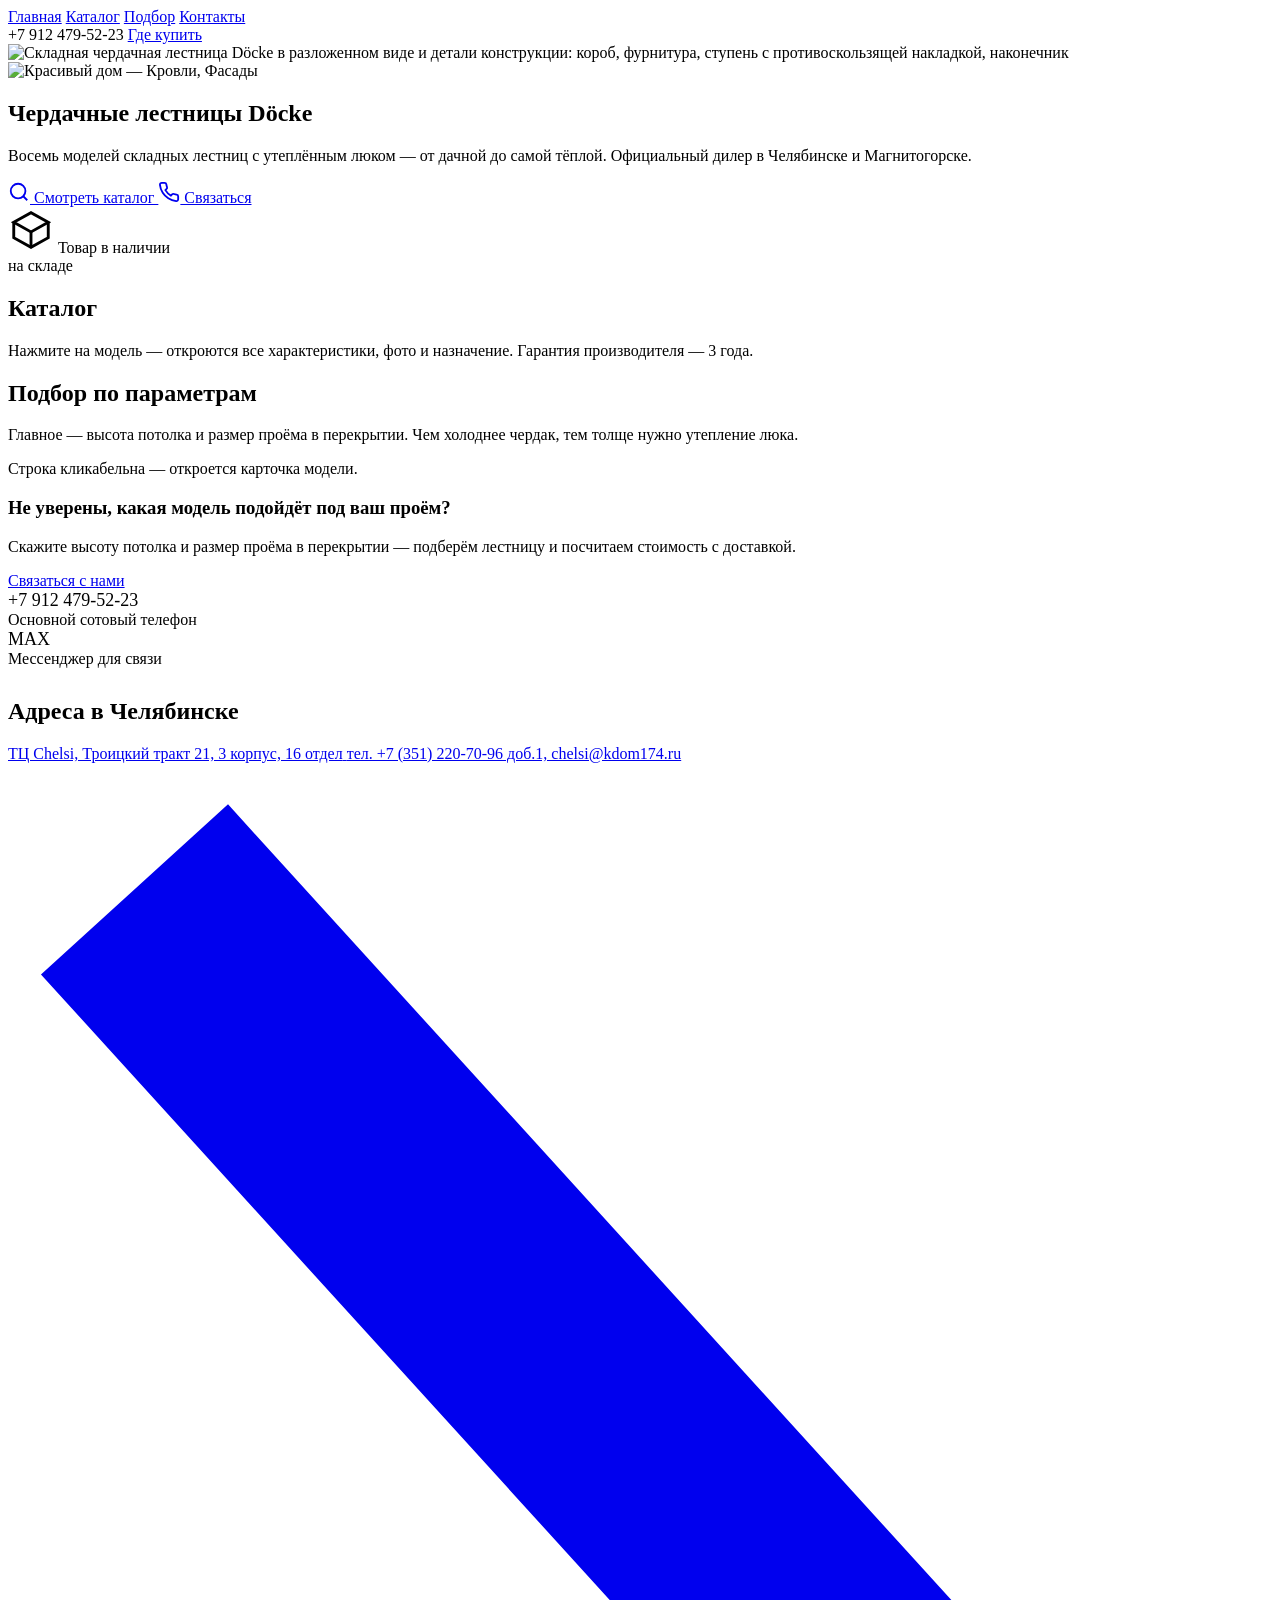
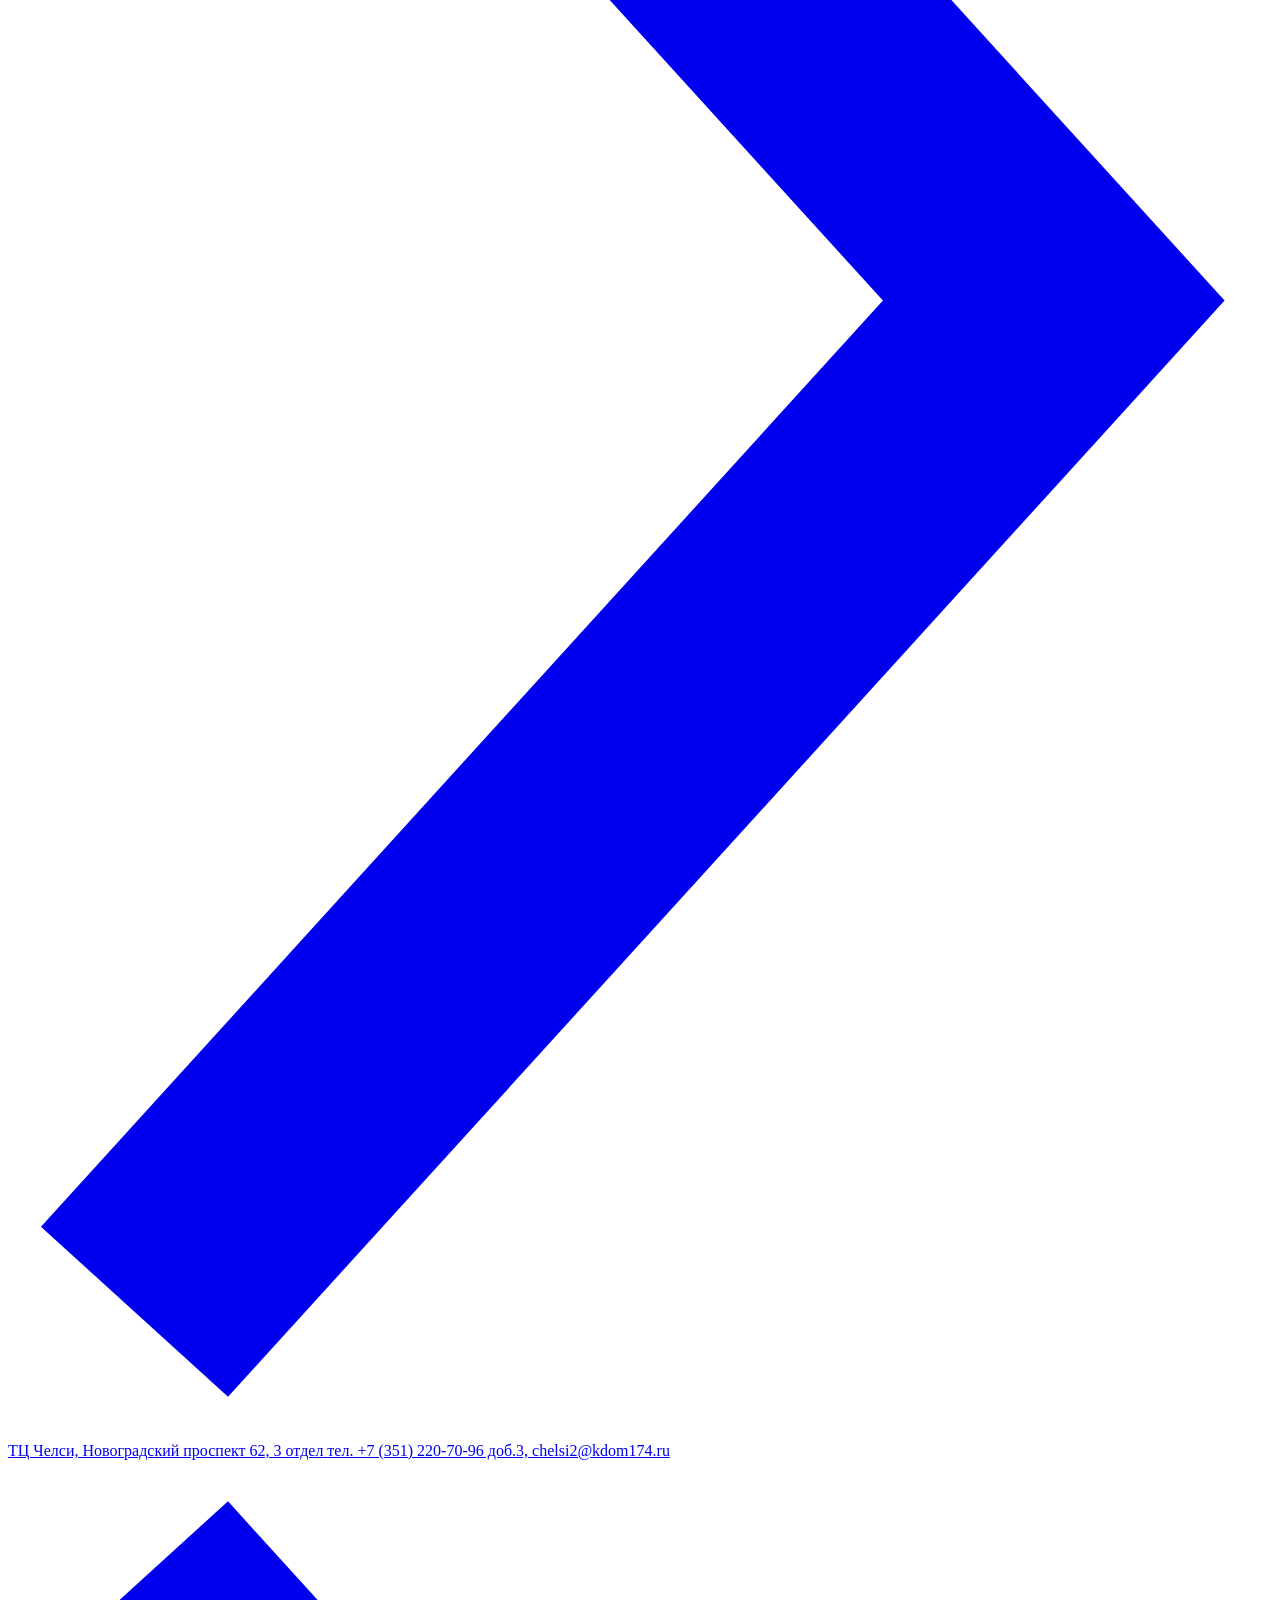
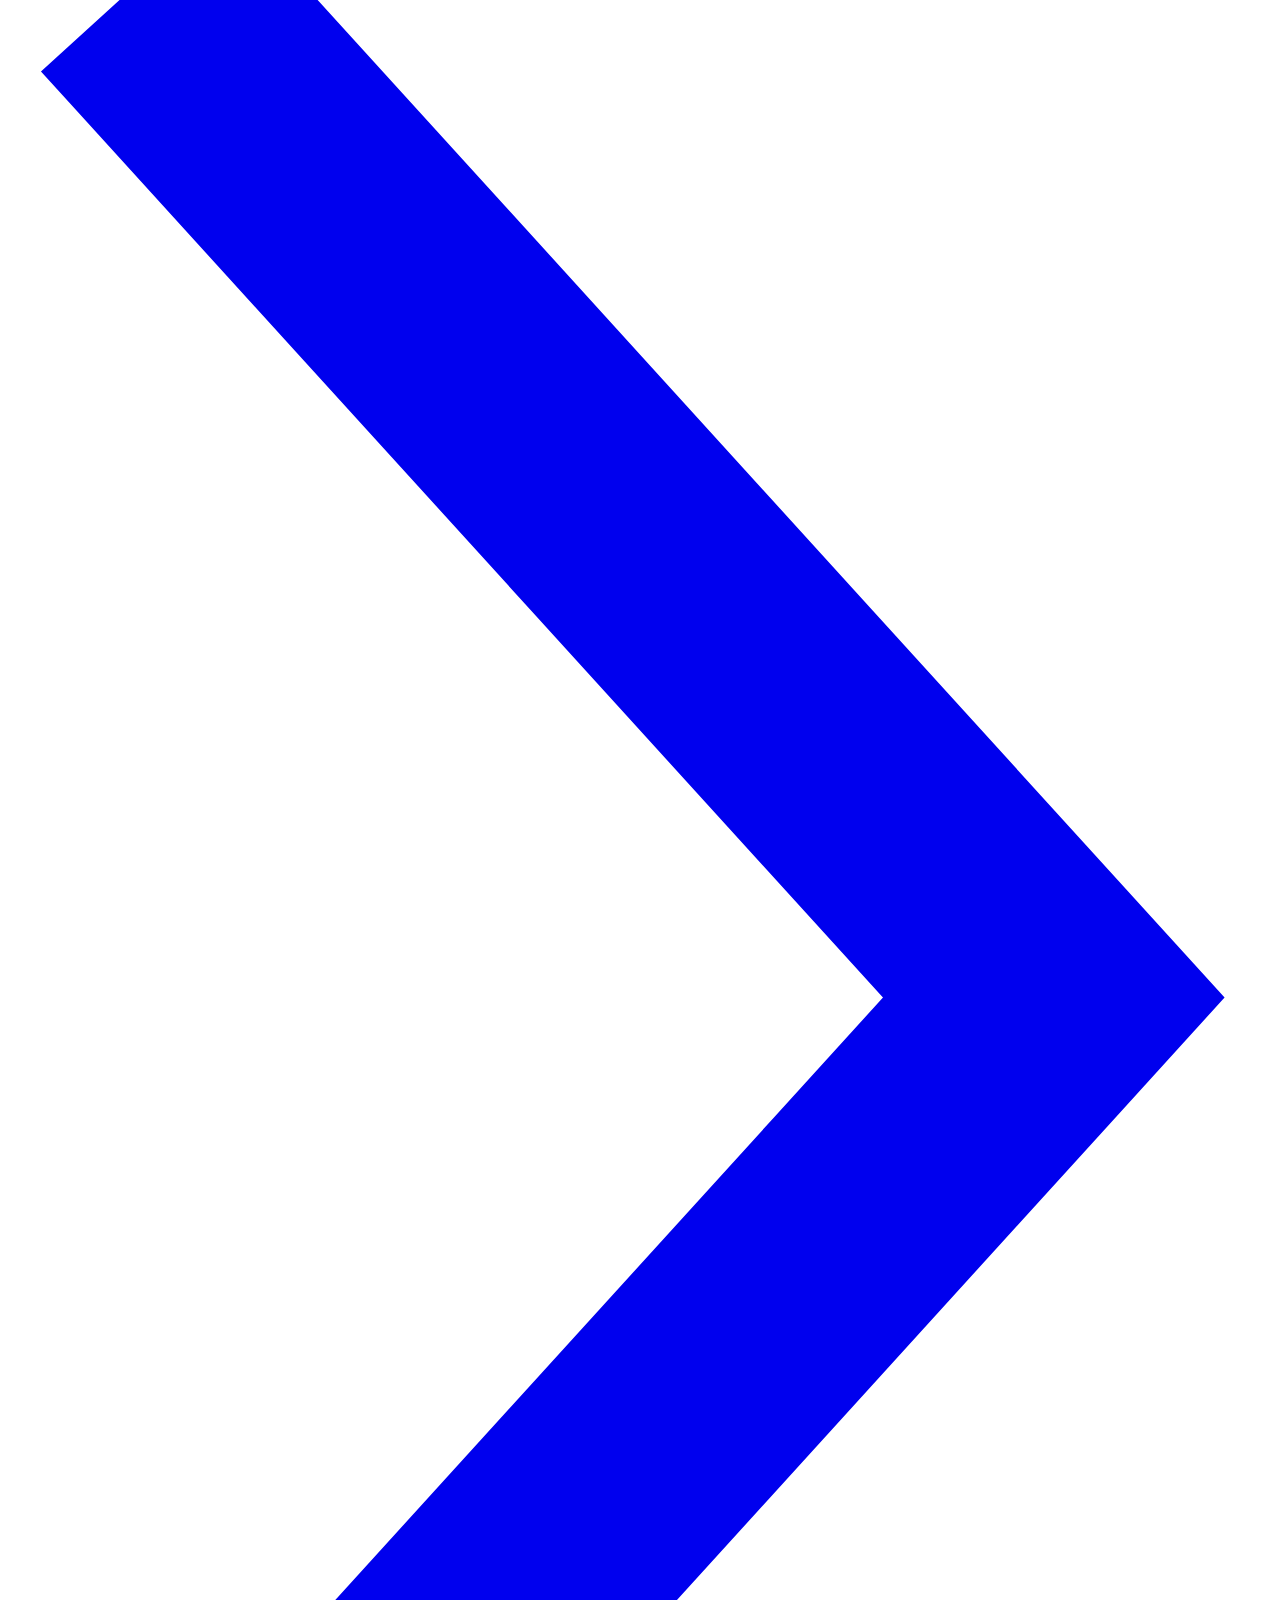
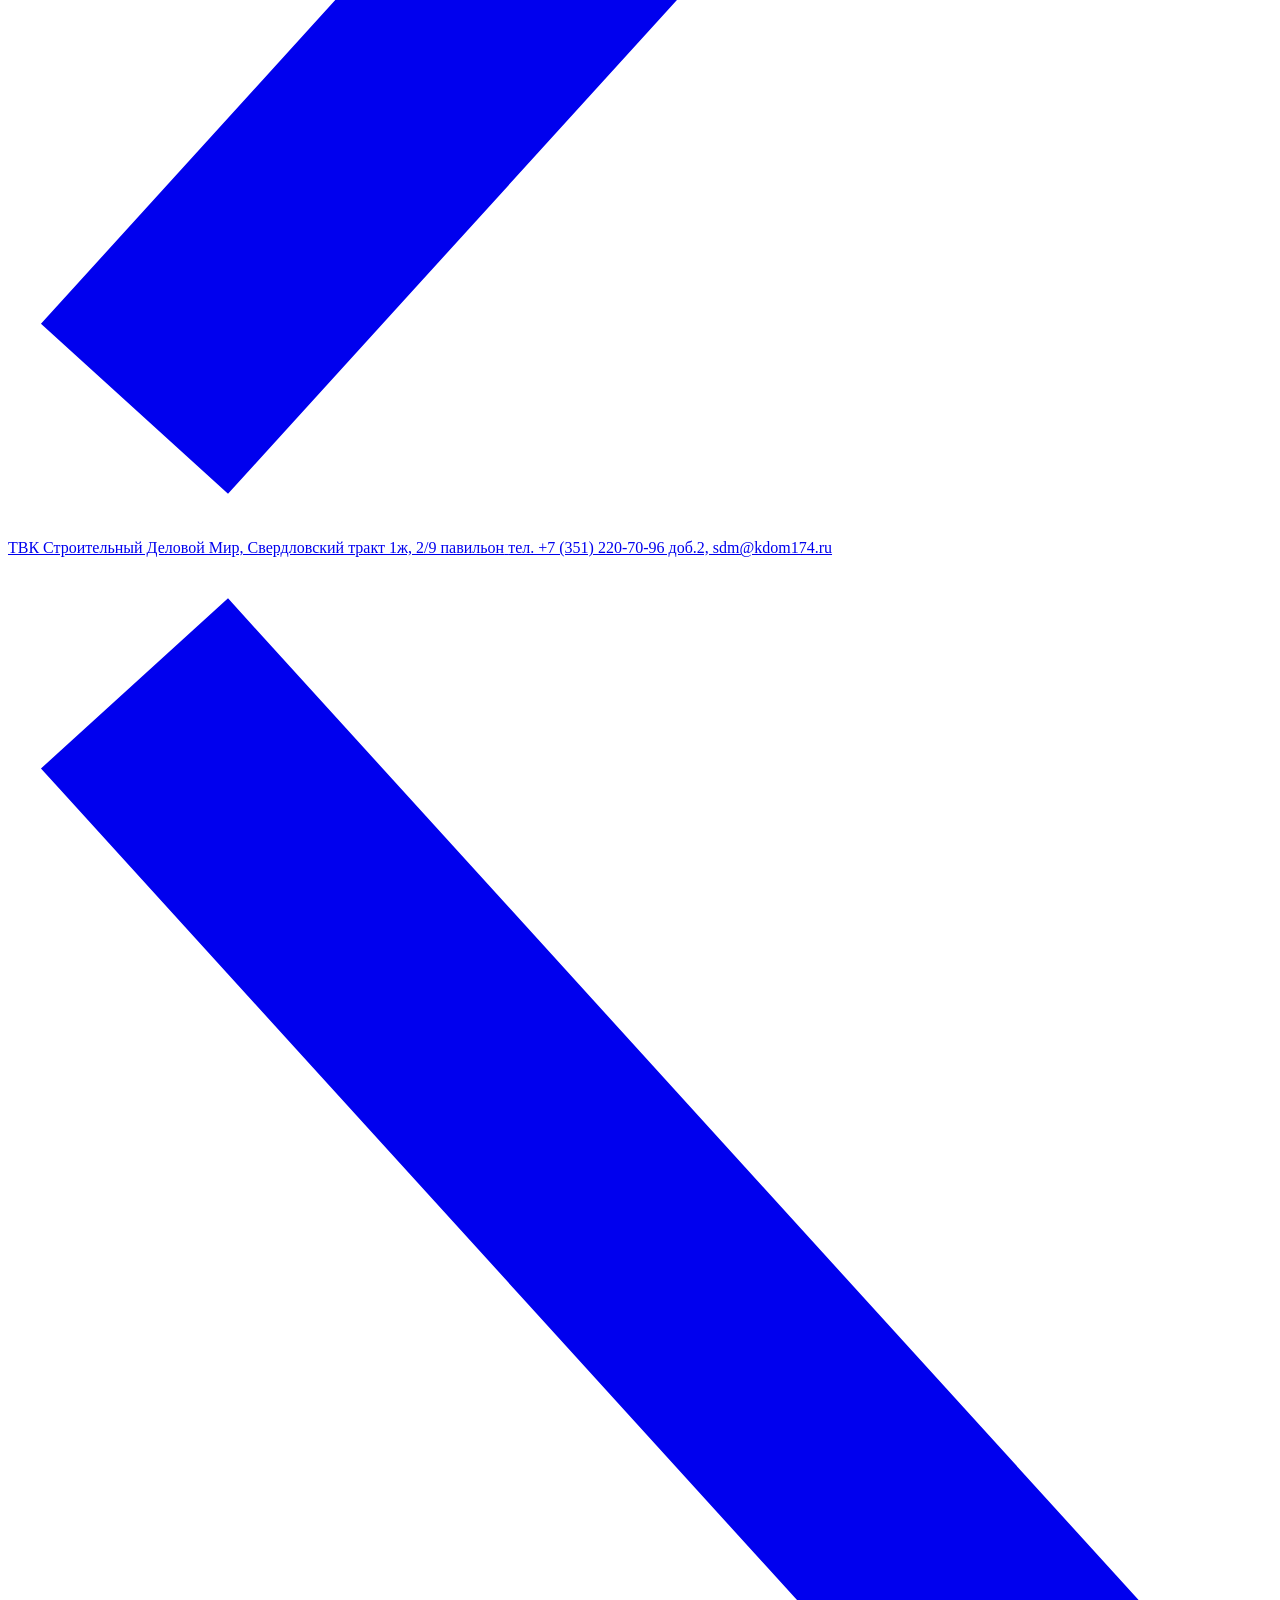
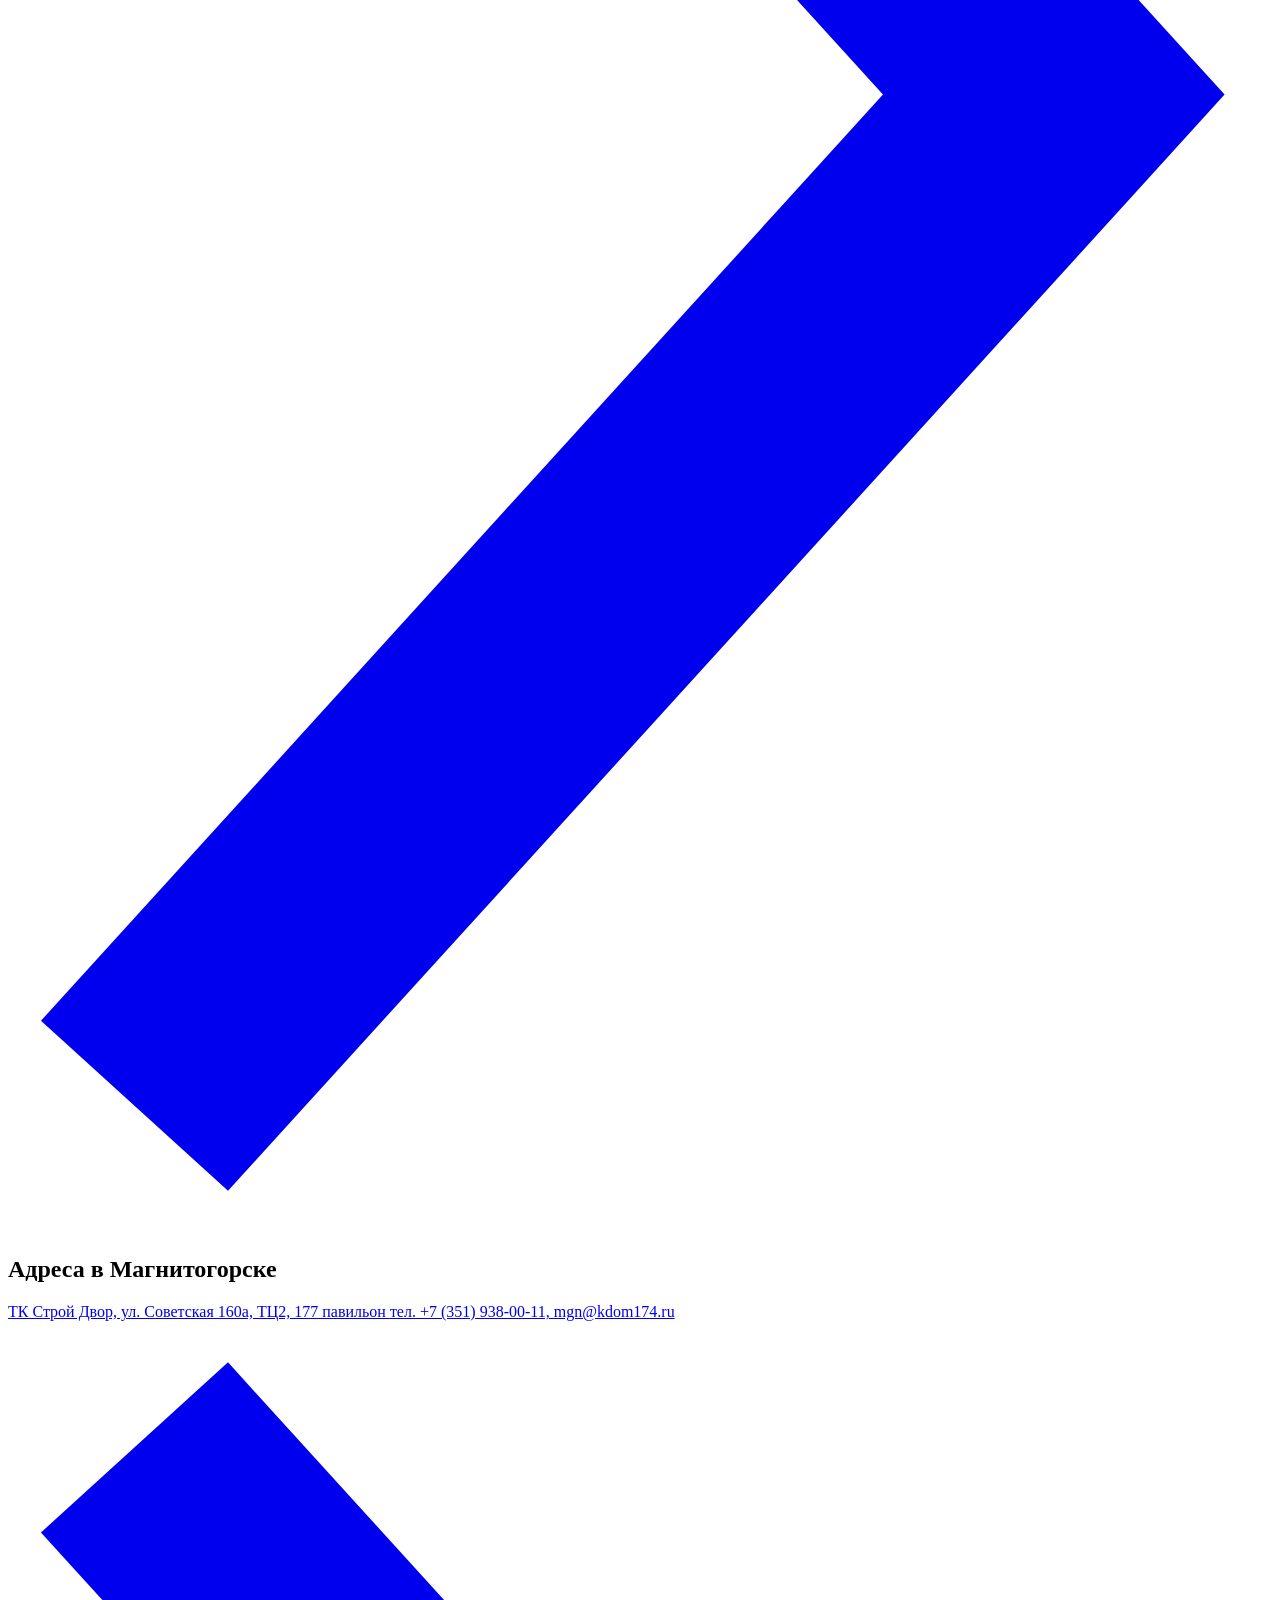
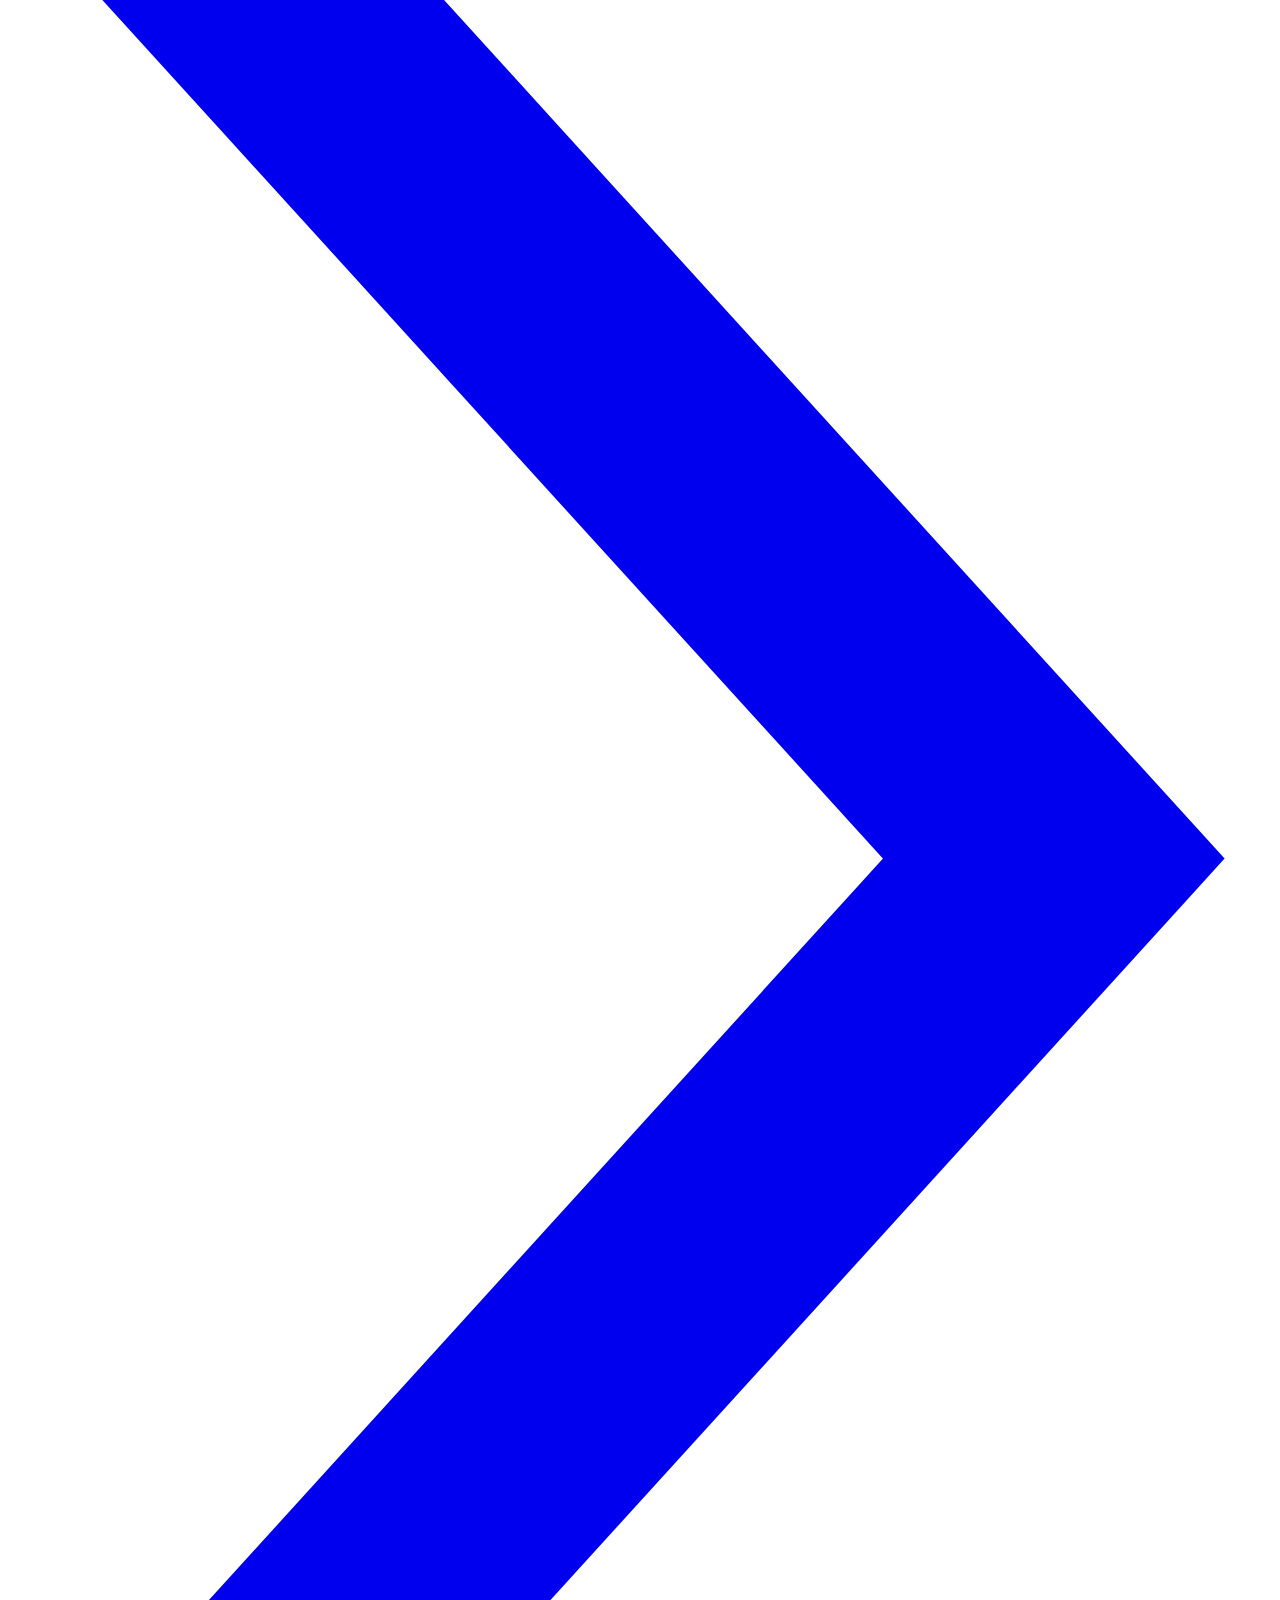
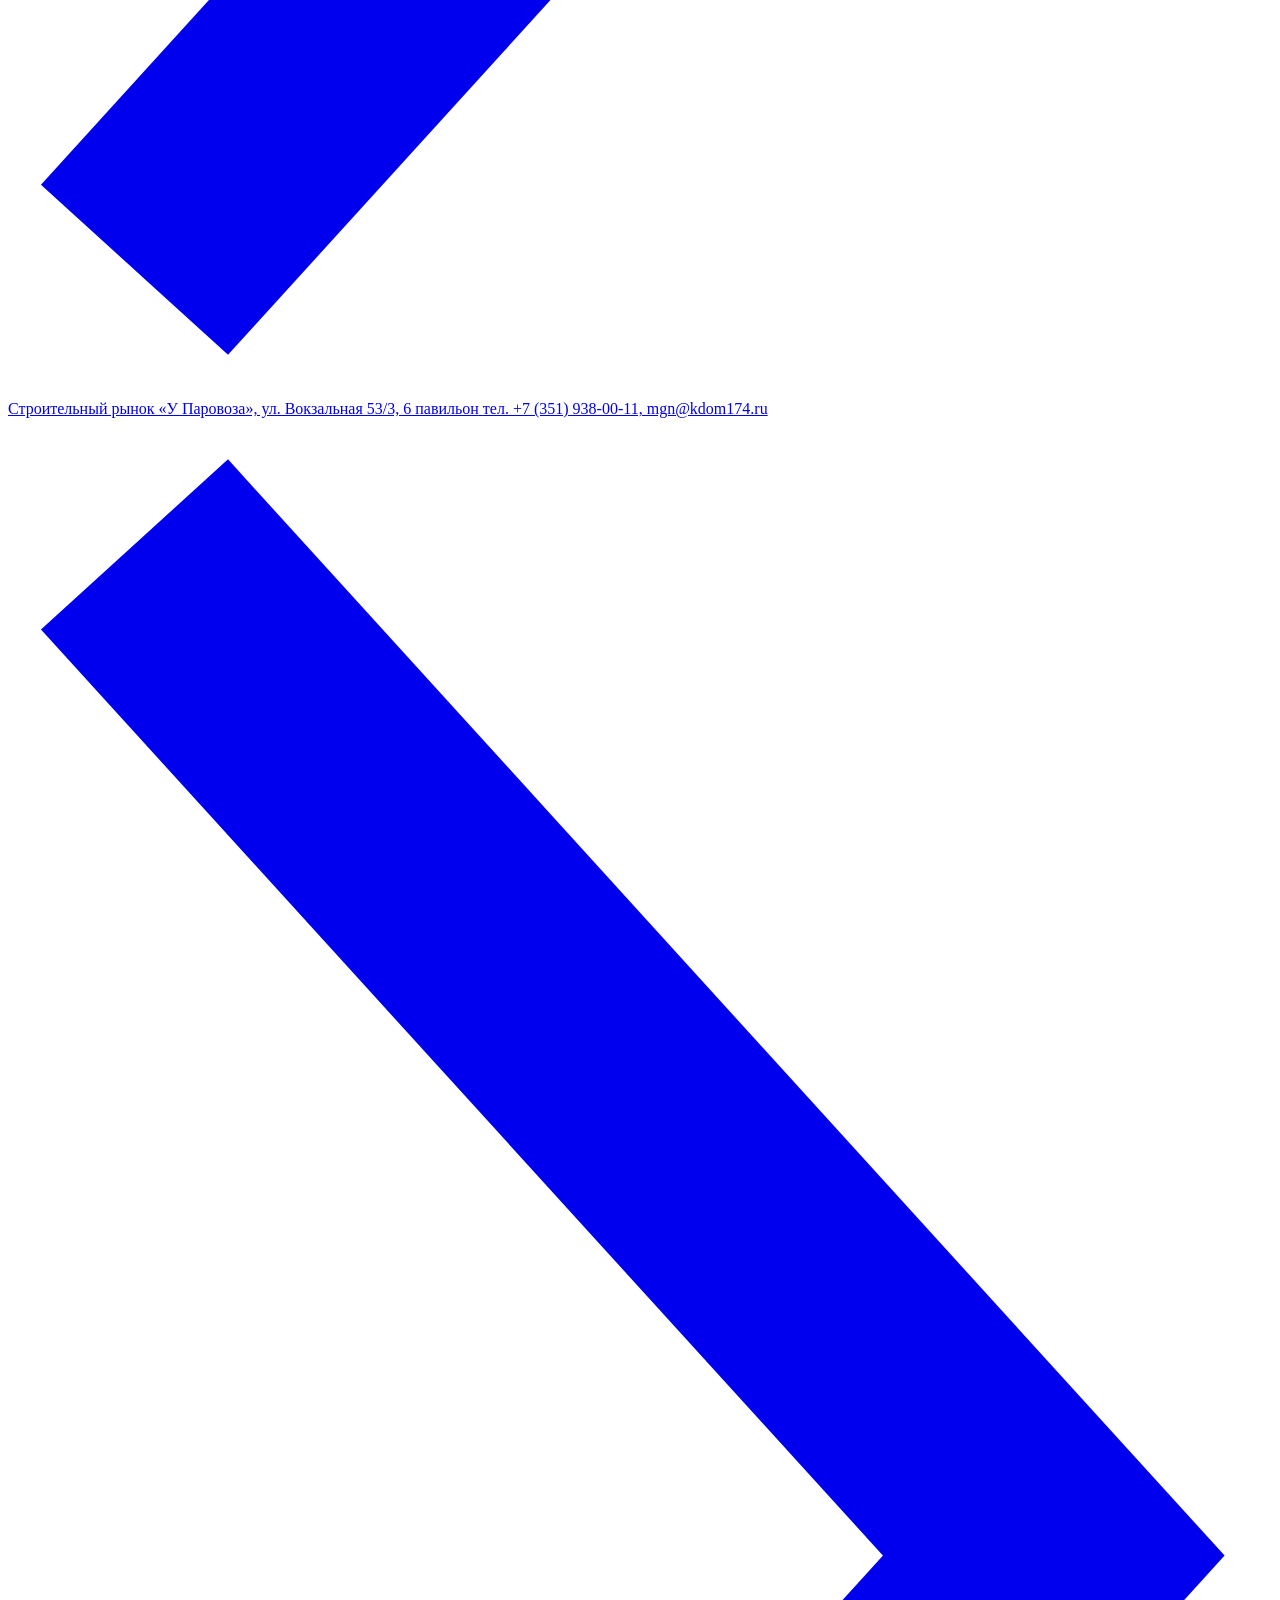
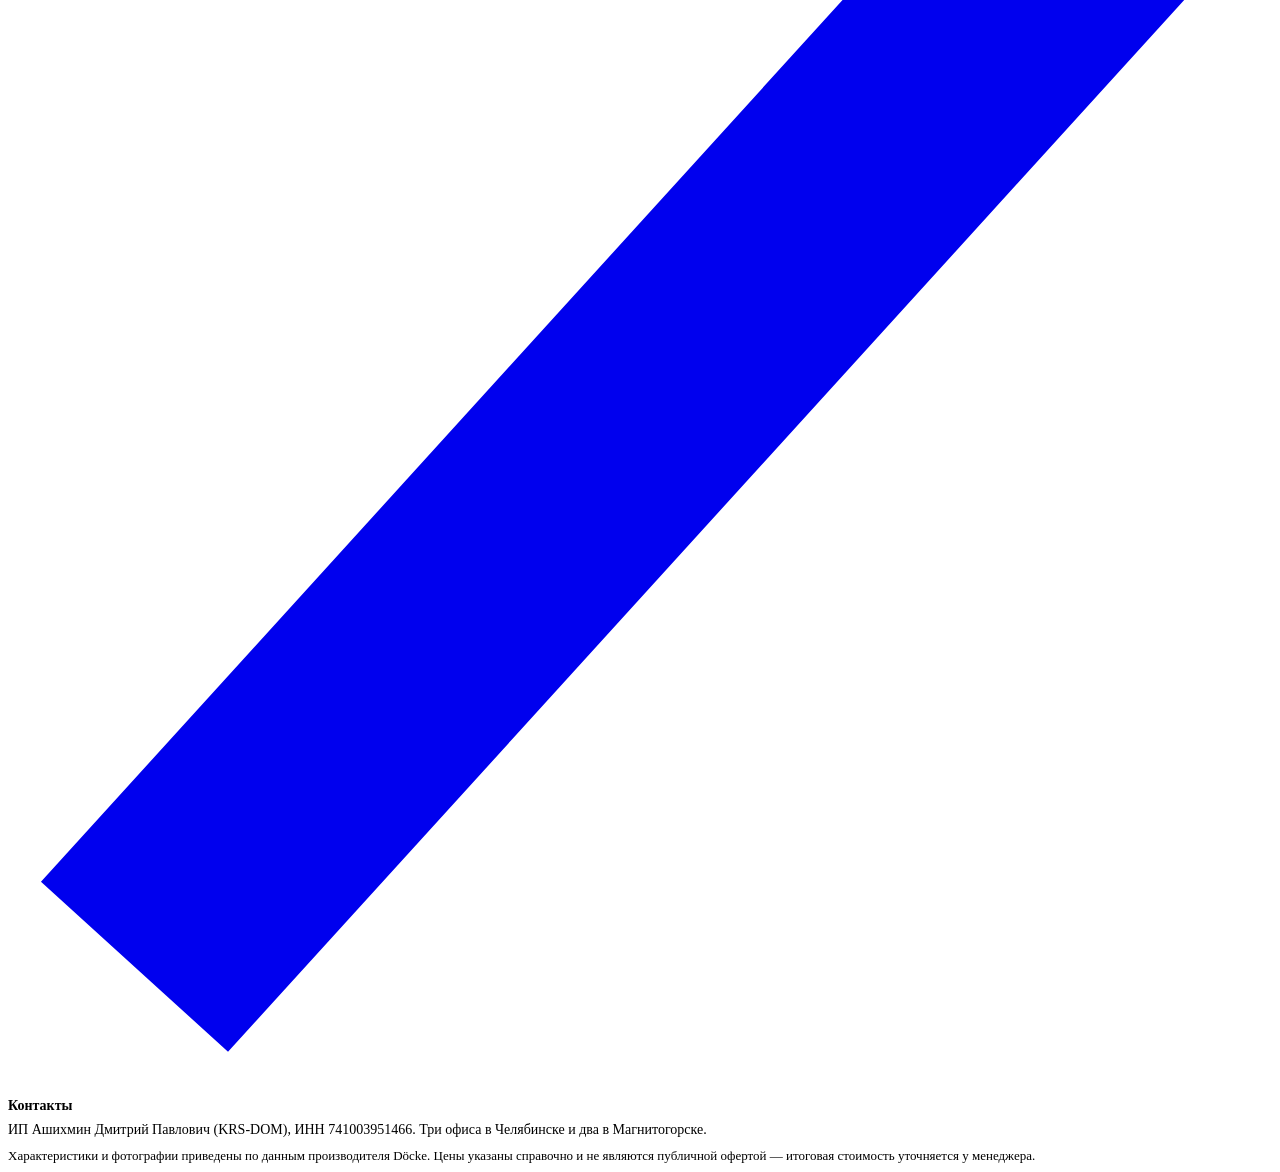
==== index.html @ 127a6def "Add files via upload" ====
<!doctype html>
<html lang="ru">
<head>
<meta charset="UTF-8">
<meta name="viewport" content="width=device-width, initial-scale=1">
<title>Чердачные лестницы Döcke — купить в Челябинске и Магнитогорске | Красивый дом</title>
<meta name="description" content="Официальный дилер Döcke в Челябинске и Магнитогорске. Складные чердачные лестницы Дача, Стандарт, Стандарт Термо, Стандарт Металл, Премиум, Премиум Термо, Премиум Термо Лонг и Люкс: размеры проёма, утепление люка, нагрузка, цены. Поручни и наконечники.">
<link rel="preconnect" href="https://fonts.googleapis.com">
<link href="https://fonts.googleapis.com/css2?family=Noto+Sans:wght@400;500;700;800&subset=cyrillic&display=swap" rel="stylesheet">
<link rel="stylesheet" href="assets/style.css?v=4">
</head>
<body>

<header class="site-header">
  <div class="container header-inner">
    <nav class="main-nav">
      <a href="#top">Главная</a>
      <a href="#catalog">Каталог</a>
      <a href="#pick">Подбор</a>
      <a href="#contacts">Контакты</a>
    </nav>
    <div class="header-contacts">
      <span class="header-phone">+7 912 479-52-23</span>
      <a href="#contacts" class="btn">Где купить</a>
    </div>
  </div>
</header>

<section class="hero-v2 hero-compact" id="top">
  <img class="hero-v2-bg" src="assets/images/hero/hero-glavnaya.jpg" alt="Складная чердачная лестница Döcke в разложенном виде и детали конструкции: короб, фурнитура, ступень с противоскользящей накладкой, наконечник">
  <div class="hero-v2-logo">
    <img src="assets/images/logo-krasiviydom-white.png" alt="Красивый дом — Кровли, Фасады">
  </div>
  <div class="container hero-v2-inner">
    <div class="hero-v2-text">
      <h1>Чердачные лестницы <span class="accent">Döcke</span></h1>
      <div class="hero-v2-rule"></div>
      <p>Восемь моделей складных лестниц с утеплённым люком — от дачной до самой тёплой. Официальный дилер в Челябинске и Магнитогорске.</p>
    </div>

    <div class="hero-v2-bottom">
      <div class="hero-v2-actions">
        <a href="#catalog" class="btn">
          <svg width="22" height="22" viewBox="0 0 24 24" fill="none" stroke="currentColor" stroke-width="2"><circle cx="11" cy="11" r="8"/><path d="m21 21-4.35-4.35"/></svg>
          Смотреть каталог
        </a>
        <a href="#contacts" class="btn-outline">
          <svg width="22" height="22" viewBox="0 0 24 24" fill="none" stroke="currentColor" stroke-width="2"><path d="M22 16.92v3a2 2 0 0 1-2.18 2 19.79 19.79 0 0 1-8.63-3.07 19.5 19.5 0 0 1-6-6 19.79 19.79 0 0 1-3.07-8.67A2 2 0 0 1 4.11 2h3a2 2 0 0 1 2 1.72c.127.96.362 1.903.7 2.81a2 2 0 0 1-.45 2.11L8.09 9.91a16 16 0 0 0 6 6l1.27-1.27a2 2 0 0 1 2.11-.45c.907.338 1.85.573 2.81.7A2 2 0 0 1 22 16.92Z"/></svg>
          Связаться
        </a>
      </div>
      <div class="hero-v2-stock">
        <svg width="46" height="46" viewBox="0 0 24 24" fill="none" stroke="currentColor" stroke-width="1.5"><path d="M21 8 12 3 3 8l9 5 9-5Z"/><path d="M3 8v8l9 5 9-5V8"/><path d="M12 13v8"/></svg>
        <span>Товар в наличии<br>на складе</span>
      </div>
    </div>
  </div>
</section>

<section id="catalog">
  <div class="container">
    <h2 class="section-title">Каталог</h2>
    <p class="section-sub">Нажмите на модель — откроются все характеристики, фото и назначение. Гарантия производителя — 3 года.</p>
    <div id="catalog-grid"></div>
  </div>
</section>

<section class="alt" id="pick">
  <div class="container">
    <h2 class="section-title">Подбор по параметрам</h2>
    <p class="section-sub">Главное — высота потолка и размер проёма в перекрытии. Чем холоднее чердак, тем толще нужно утепление люка.</p>
    <div class="table-scroll" id="pick-table"></div>
    <p class="table-note">Строка кликабельна — откроется карточка модели.</p>
  </div>
</section>

<section>
  <div class="container">
    <div class="cta-band">
      <div>
        <h3>Не уверены, какая модель подойдёт под ваш проём?</h3>
        <p>Скажите высоту потолка и размер проёма в перекрытии — подберём лестницу и посчитаем стоимость с доставкой.</p>
      </div>
      <a href="#contacts" class="btn">Связаться с нами</a>
    </div>
  </div>
</section>

<section class="addr-section" id="contacts">
  <div class="container">
    <div class="spec-grid" style="grid-template-columns: repeat(auto-fit, minmax(240px,1fr)); margin-bottom:30px">
      <div class="spec-item">
        <div class="val" style="font-size:18px">+7 912 479-52-23</div>
        <div class="lbl">Основной сотовый телефон</div>
      </div>
      <div class="spec-item">
        <div class="val" style="font-size:18px">MAX</div>
        <div class="lbl">Мессенджер для связи</div>
      </div>
    </div>

    <h2 class="addr-heading">Адреса в Челябинске</h2>
    <div class="addr-list">
      <a class="addr-btn" href="https://yandex.ru/maps/-/CPV6jSyN" target="_blank" rel="noopener">
        <span class="addr-btn-text">
          <span class="addr-btn-title">ТЦ Chelsi, Троицкий тракт 21, 3 корпус, 16 отдел</span>
          <span class="addr-btn-descr">тел. +7 (351) 220-70-96 доб.1, chelsi@kdom174.ru</span>
        </span>
        <span class="addr-btn-arrow"><svg viewBox="0 0 10 18" fill="none" xmlns="http://www.w3.org/2000/svg"><path d="M1.00071 1L8.27344 9L1.00071 17" stroke="currentColor" stroke-width="2"/></svg></span>
      </a>
      <a class="addr-btn" href="https://yandex.ru/maps/-/CPV6jDYJ" target="_blank" rel="noopener">
        <span class="addr-btn-text">
          <span class="addr-btn-title">ТЦ Челси, Новоградский проспект 62, 3 отдел</span>
          <span class="addr-btn-descr">тел. +7 (351) 220-70-96 доб.3, chelsi2@kdom174.ru</span>
        </span>
        <span class="addr-btn-arrow"><svg viewBox="0 0 10 18" fill="none" xmlns="http://www.w3.org/2000/svg"><path d="M1.00071 1L8.27344 9L1.00071 17" stroke="currentColor" stroke-width="2"/></svg></span>
      </a>
      <a class="addr-btn" href="https://yandex.ru/maps/-/CPV6jP55" target="_blank" rel="noopener">
        <span class="addr-btn-text">
          <span class="addr-btn-title">ТВК Строительный Деловой Мир, Свердловский тракт 1ж, 2/9 павильон</span>
          <span class="addr-btn-descr">тел. +7 (351) 220-70-96 доб.2, sdm@kdom174.ru</span>
        </span>
        <span class="addr-btn-arrow"><svg viewBox="0 0 10 18" fill="none" xmlns="http://www.w3.org/2000/svg"><path d="M1.00071 1L8.27344 9L1.00071 17" stroke="currentColor" stroke-width="2"/></svg></span>
      </a>
    </div>
    <h2 class="addr-heading">Адреса в Магнитогорске</h2>
    <div class="addr-list">
      <a class="addr-btn" href="https://yandex.ru/maps/-/CPV6fX35" target="_blank" rel="noopener">
        <span class="addr-btn-text">
          <span class="addr-btn-title">ТК Строй Двор, ул. Советская 160а, ТЦ2, 177 павильон</span>
          <span class="addr-btn-descr">тел. +7 (351) 938-00-11, mgn@kdom174.ru</span>
        </span>
        <span class="addr-btn-arrow"><svg viewBox="0 0 10 18" fill="none" xmlns="http://www.w3.org/2000/svg"><path d="M1.00071 1L8.27344 9L1.00071 17" stroke="currentColor" stroke-width="2"/></svg></span>
      </a>
      <a class="addr-btn" href="https://yandex.ru/maps/-/CPV6f85S" target="_blank" rel="noopener">
        <span class="addr-btn-text">
          <span class="addr-btn-title">Строительный рынок «У Паровоза», ул. Вокзальная 53/3, 6 павильон</span>
          <span class="addr-btn-descr">тел. +7 (351) 938-00-11, mgn@kdom174.ru</span>
        </span>
        <span class="addr-btn-arrow"><svg viewBox="0 0 10 18" fill="none" xmlns="http://www.w3.org/2000/svg"><path d="M1.00071 1L8.27344 9L1.00071 17" stroke="currentColor" stroke-width="2"/></svg></span>
      </a>
    </div>
  </div>
</section>

<footer class="site-footer">
  <div class="container">
    <h4 style="margin:0 0 8px;color:var(--gold);font-size:14px">Контакты</h4>
    <p style="margin:0;color:var(--muted);font-size:14px">ИП Ашихмин Дмитрий Павлович (KRS-DOM), ИНН 741003951466. Три офиса в Челябинске и два в Магнитогорске.</p>
    <p style="margin:10px 0 0;color:var(--muted-2);font-size:13px">Характеристики и фотографии приведены по данным производителя Döcke. Цены указаны справочно и не являются публичной офертой — итоговая стоимость уточняется у менеджера.</p>
  </div>
</footer>

<script src="assets/data.js?v=2"></script>
<script src="assets/site.js?v=1"></script>
<script>
/* ==================================================================
   Ц Е Н Ы   —   м е н я ю т с я   з д е с ь

   Правьте только число в кавычках справа: было "21 348" — стало "22 000".
   Всё остальное в строке (название слева, двоеточие, запятая в конце)
   не трогайте.

   Пустые кавычки ""  — на плитке будет «Цена по запросу».
   Цена показывается как «от <число> ₽».
   Сейчас проставлены цены из прайс-листа КД от 01.09.2026 (лист «ЧЛ»).
   После правки: «Сохранить и закрыть» -> «Опубликовать».
   ================================================================== */
var DK_PRICE_UNIT = '₽';

var DK_PRICES = {

  /* ---------- Чердачные лестницы ---------- */
  'Дача (Dacha)':                            '21 348',
  'Стандарт (Standard)':                     '23 860',
  'Премиум (Premium)':                       '30 965',
  'Премиум Термо (Premium Termo)':           '33 943',
  'Стандарт Термо (Standard Termo)':         '36 237',
  'Стандарт Металл (Standard Metal)':        '38 995',
  'Премиум Термо Лонг (Premium Termo Long)': '48 442',
  'Люкс (Lux)':                              '64 040',

  /* ---------- Аксессуары ---------- */
  'Поручень':                                '3 188',
  'Наконечники':                             '909'
};
/* ================ конец блока цен ================================= */

/* ---- ЗАПУСК ---- сборщик T123 оборачивает всё, что ниже, в загрузчик:
   в блоке Тильды теги <script src> не выполняются, и скрипты приходится
   подтягивать самим. Строки ниже правятся как обычно. */
if (typeof applyPrices === 'function') {
  applyPrices(DK_PRICES, DK_PRICE_UNIT, STAIRS);
}
renderCatalog('catalog-grid', STAIRS);
renderTable('pick-table', STAIRS);
initModelModal();
</script>
</body>
</html>
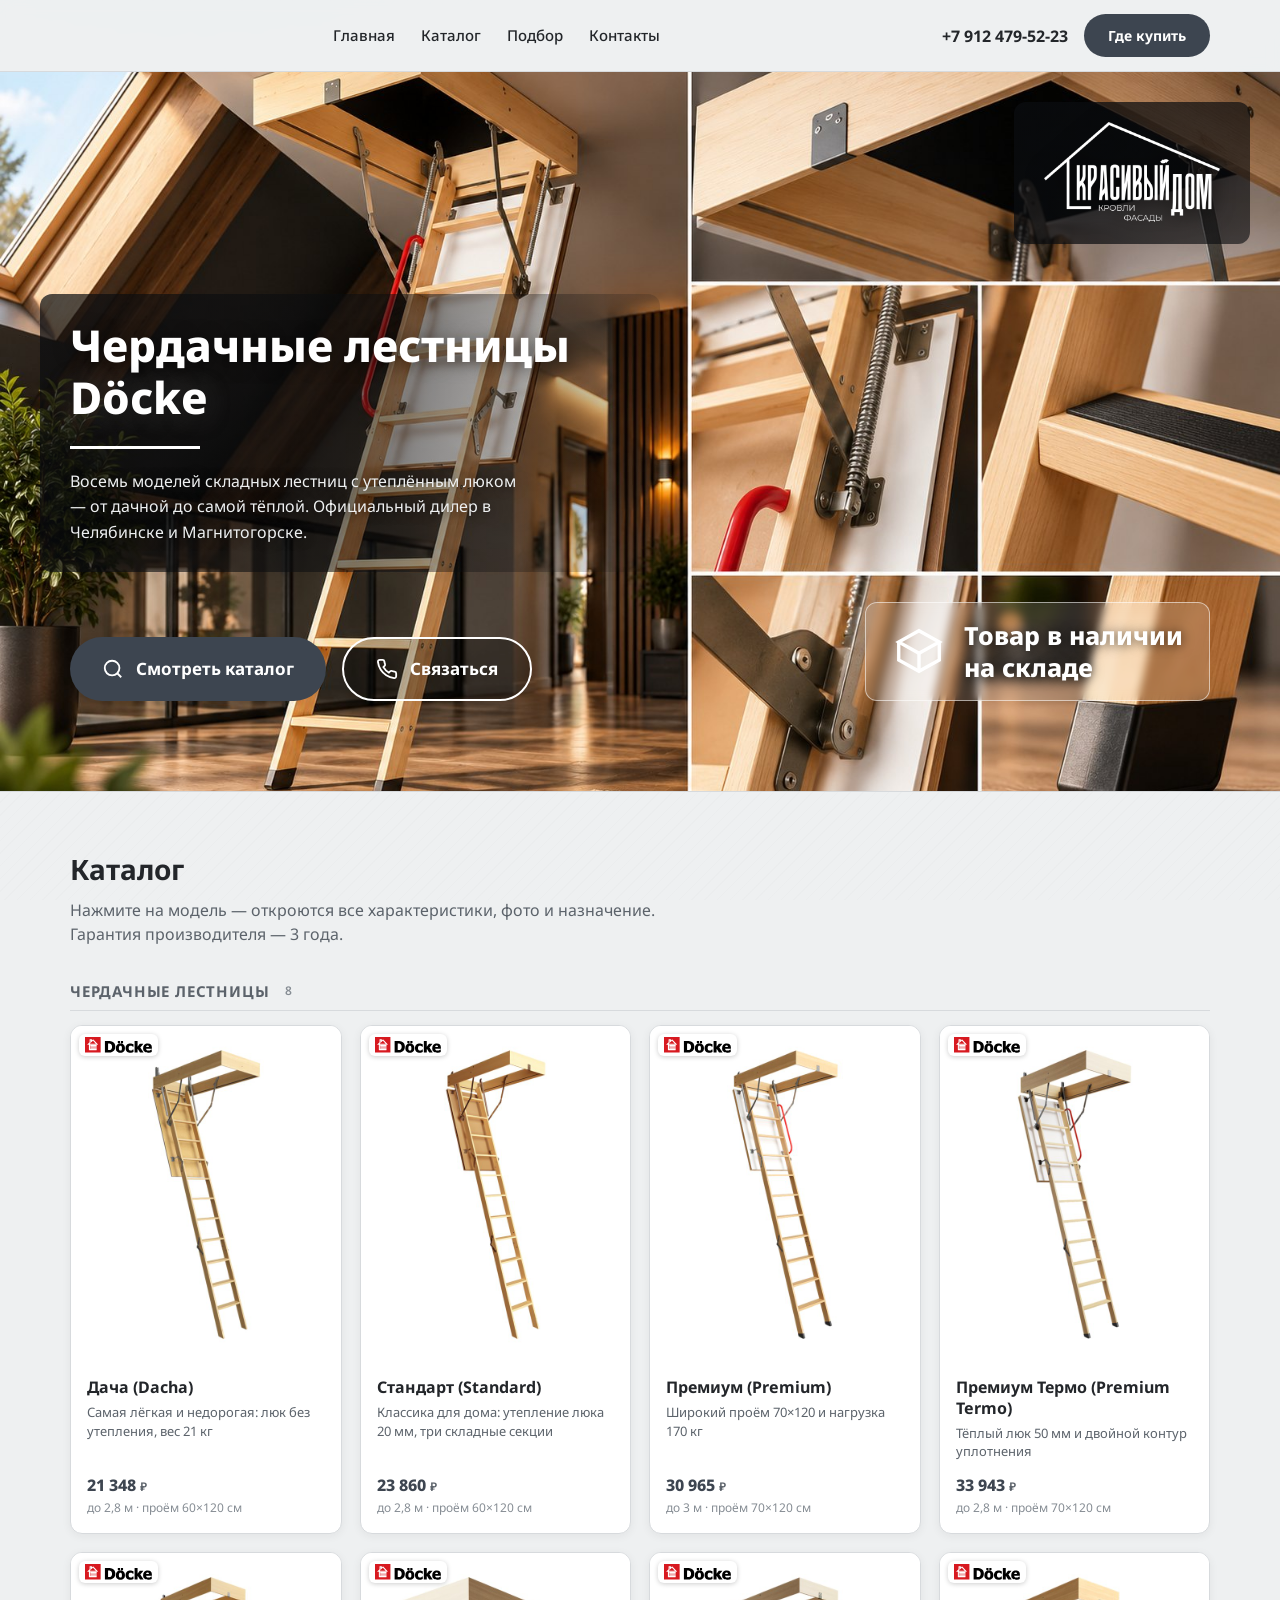
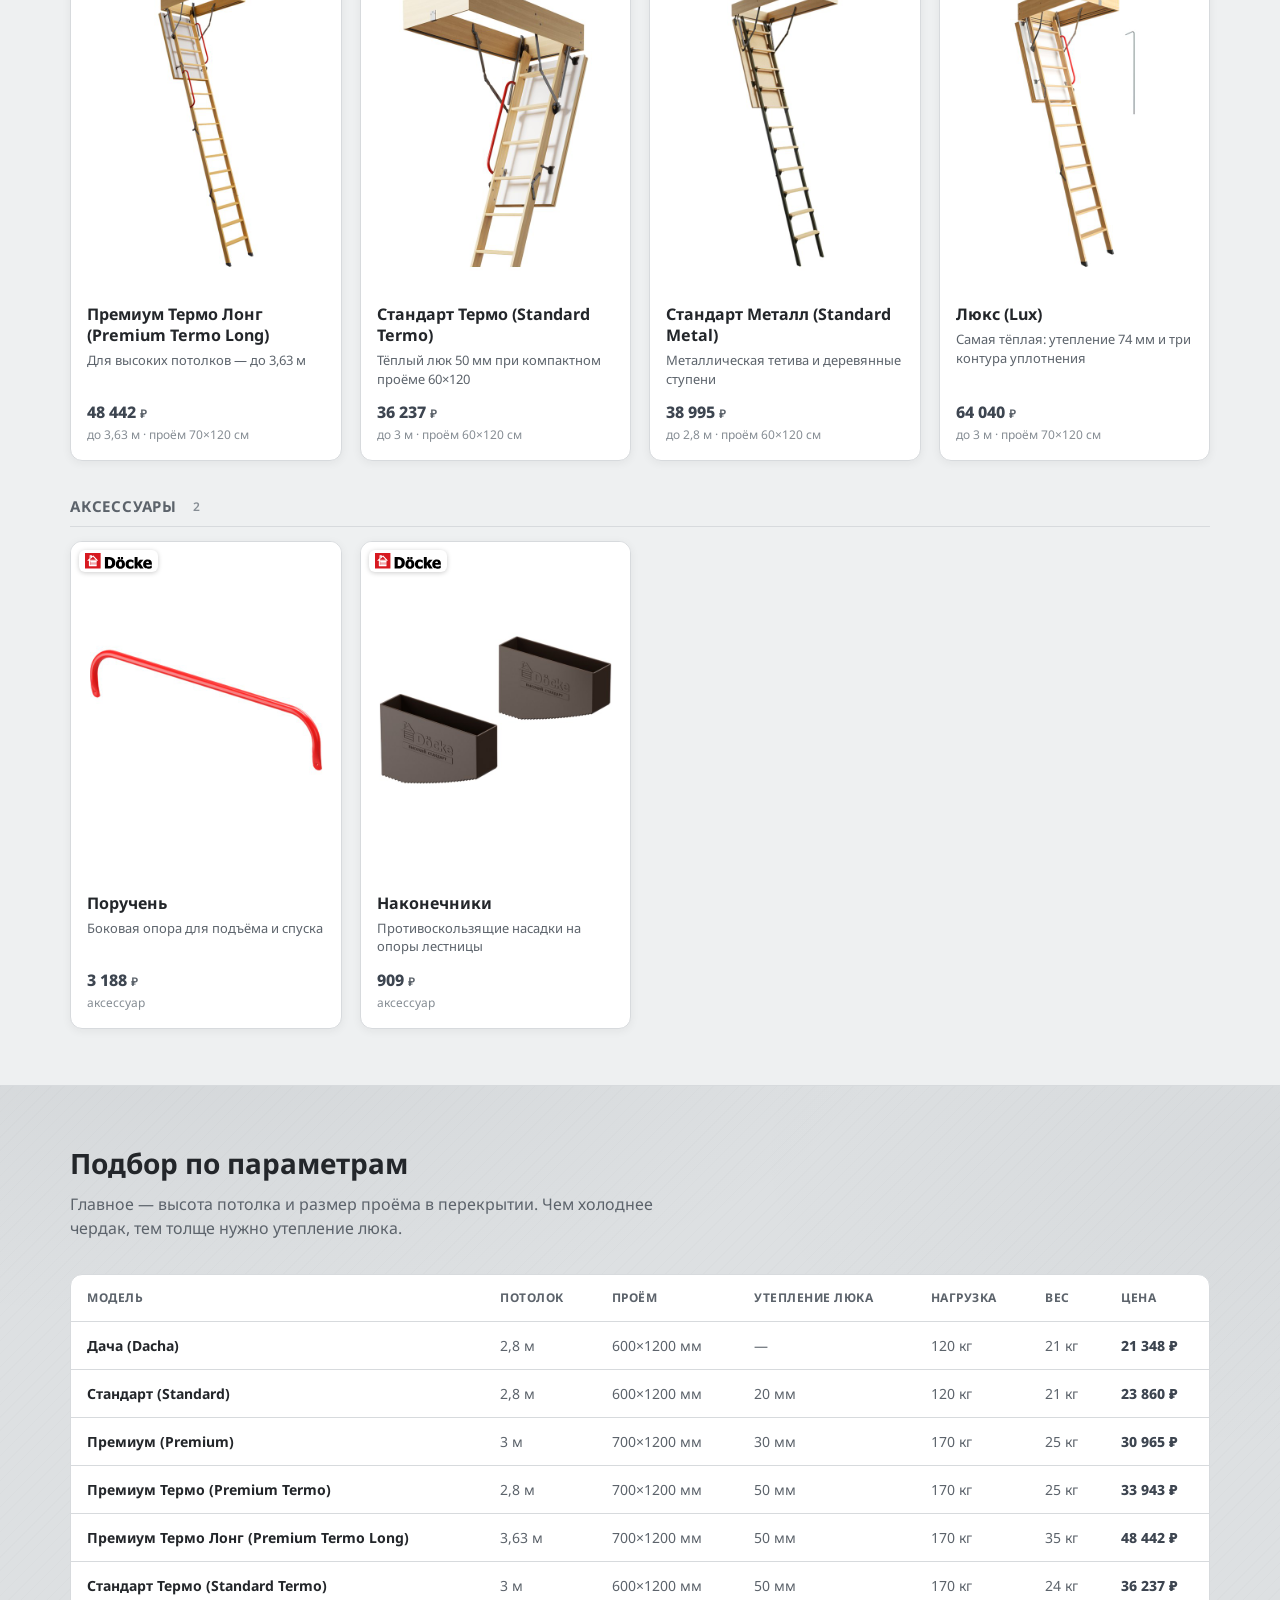
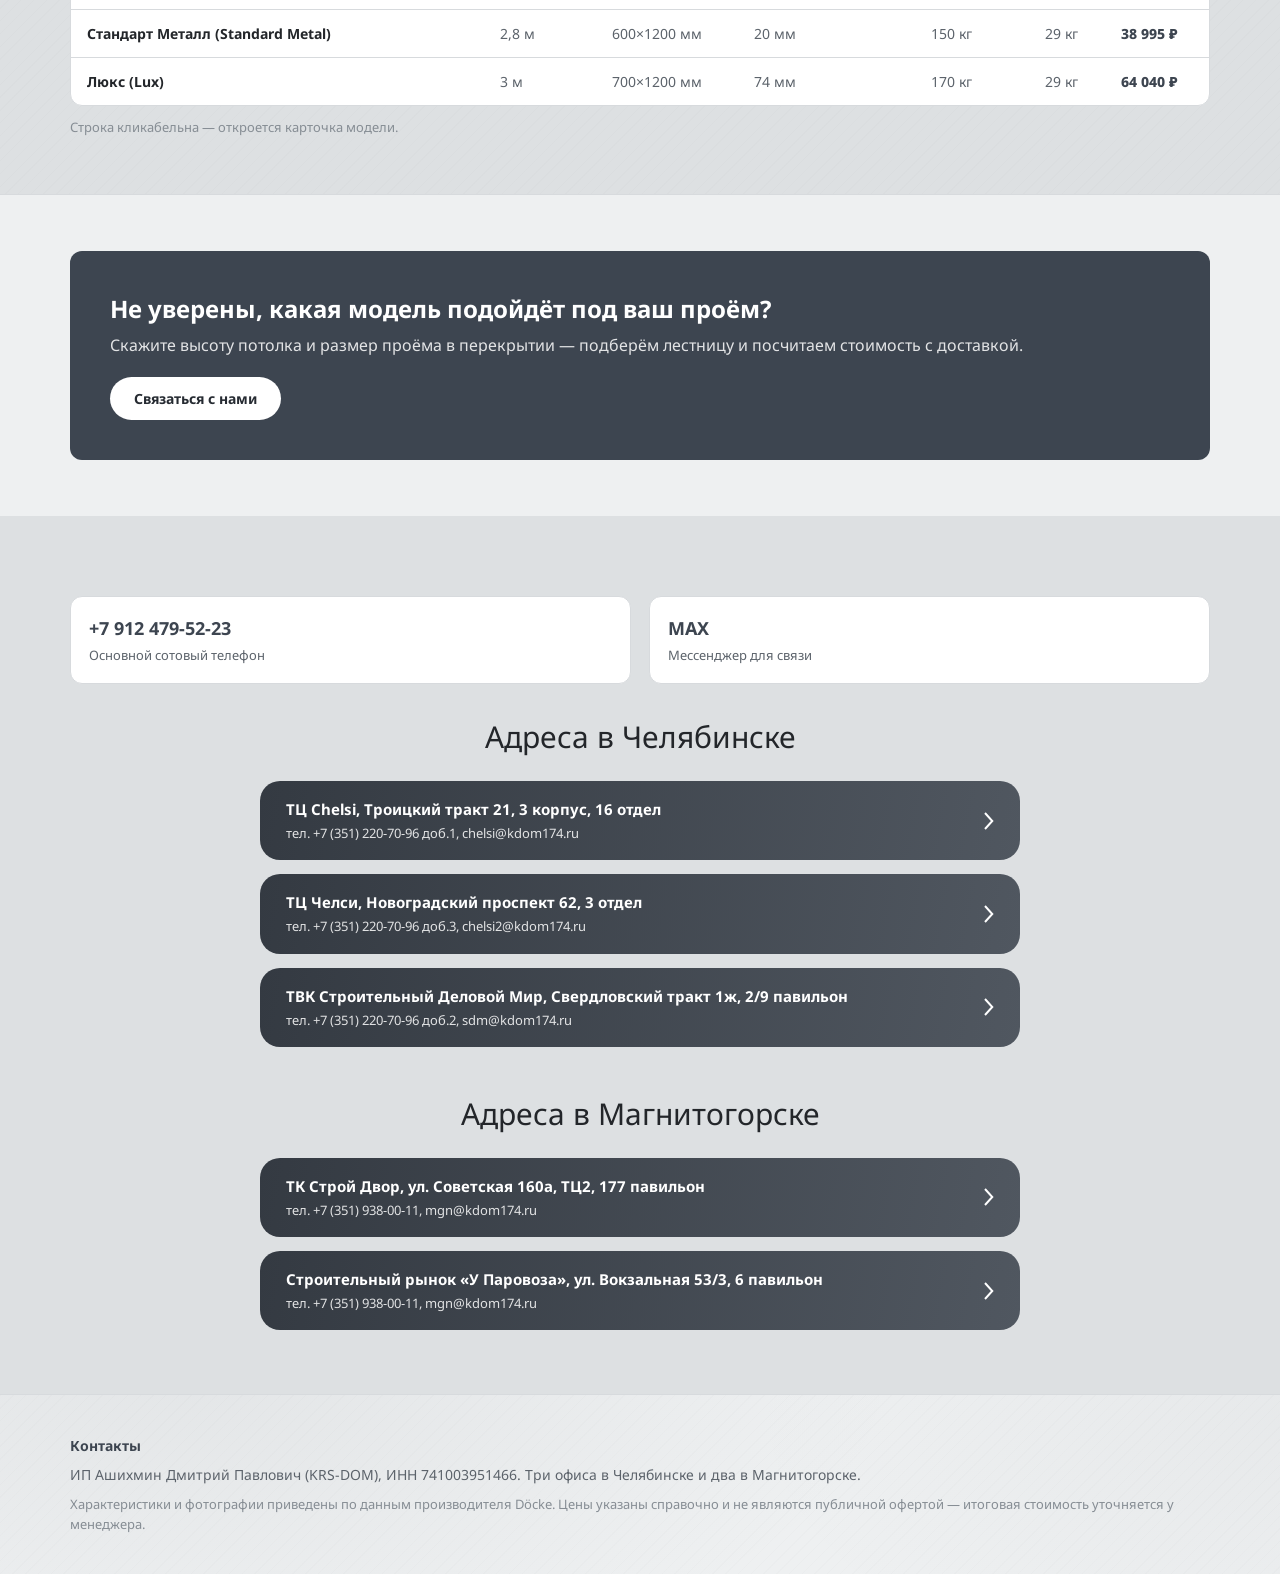
==== commit 787c450d: "Add files via upload" ====
--- a/index.html
+++ b/index.html
@@ -152,7 +152,7 @@
 </footer>
 
 <script src="assets/data.js?v=2"></script>
-<script src="assets/site.js?v=1"></script>
+<script src="assets/site.js?v=2"></script>
 <script>
 /* ==================================================================
    Ц Е Н Ы   —   м е н я ю т с я   з д е с ь
@@ -162,7 +162,7 @@
    не трогайте.
 
    Пустые кавычки ""  — на плитке будет «Цена по запросу».
-   Цена показывается как «от <число> ₽».
+   Цена показывается как «<число> ₽».
    Сейчас проставлены цены из прайс-листа КД от 01.09.2026 (лист «ЧЛ»).
    После правки: «Сохранить и закрыть» -> «Опубликовать».
    ================================================================== */
--- a/assets/style.css
+++ b/assets/style.css
@@ -0,0 +1,1151 @@
+:root {
+  --gold: #3d4550;
+  --gold-dark: #262b32;
+  --gold-soft: #ffffff;
+  --text: #23262a;
+  --muted: #5c636b;
+  --muted-2: #868d94;
+  --bg: #eef0f1;
+  --panel: #ffffff;
+  --panel-alt: #dde0e2;
+  --media-bg: #aeb2b7;
+  --media-bg-light: #e7e9ea;
+  --border: #d7dadd;
+  --radius: 12px;
+  --pill: 999px;
+  --texture:
+    radial-gradient(ellipse 1100px 480px at 15% -10%, rgba(61,69,80,0.06), transparent 65%),
+    radial-gradient(ellipse 900px 500px at 100% 10%, rgba(61,69,80,0.04), transparent 60%),
+    repeating-linear-gradient(135deg, rgba(0,0,0,0.012) 0px, rgba(0,0,0,0.012) 1px, transparent 1px, transparent 9px);
+}
+
+* { box-sizing: border-box; }
+
+body {
+  margin: 0;
+  font-family: 'Noto Sans', Arial, sans-serif;
+  color: var(--text);
+  background-color: var(--bg);
+  background-image: var(--texture);
+  background-attachment: fixed;
+  line-height: 1.5;
+}
+
+a { color: var(--gold); text-decoration: none; }
+a:hover { text-decoration: underline; }
+
+img { max-width: 100%; display: block; }
+
+.container {
+  max-width: 1180px;
+  margin: 0 auto;
+  padding: 0 20px;
+}
+
+/* Header */
+header.site-header {
+  border-bottom: 1px solid var(--border);
+  position: sticky;
+  top: 0;
+  background: rgba(238,240,241,0.92);
+  backdrop-filter: blur(6px);
+  z-index: 50;
+}
+
+.header-inner {
+  display: flex;
+  align-items: center;
+  justify-content: space-between;
+  padding: 14px 0;
+  gap: 20px;
+}
+
+.logo {
+  display: flex;
+  align-items: center;
+  gap: 10px;
+  font-weight: 700;
+  font-size: 20px;
+  color: var(--text);
+  letter-spacing: .3px;
+}
+.logo img { height: 44px; width: auto; }
+
+nav.main-nav {
+  display: flex;
+  gap: 26px;
+  flex: 1;
+  justify-content: center;
+}
+nav.main-nav a {
+  color: var(--text);
+  font-size: 15px;
+  font-weight: 500;
+}
+nav.main-nav a.active,
+nav.main-nav a:hover { color: var(--gold); text-decoration: none; }
+
+.header-contacts {
+  display: flex;
+  align-items: center;
+  gap: 16px;
+}
+.header-phone {
+  font-weight: 700;
+  font-size: 16px;
+  color: var(--text);
+  white-space: nowrap;
+}
+.btn {
+  display: inline-block;
+  background: var(--gold);
+  color: #fff;
+  padding: 11px 24px;
+  border-radius: var(--pill);
+  font-weight: 700;
+  font-size: 14px;
+  border: none;
+  cursor: pointer;
+  white-space: nowrap;
+}
+.btn:hover { background: var(--gold-dark); text-decoration: none; }
+.btn-outline {
+  display: inline-block;
+  background: transparent;
+  color: var(--gold);
+  padding: 10px 23px;
+  border-radius: var(--pill);
+  font-weight: 700;
+  font-size: 14px;
+  border: 1.5px solid var(--gold);
+}
+.btn-outline:hover { background: var(--gold); color: #fff; text-decoration: none; }
+
+/* Hero v2 — full-bleed photo hero, krs-dom style */
+.hero-v2 {
+  position: relative;
+  min-height: 620px;
+  overflow: hidden;
+  border-bottom: 1px solid var(--border);
+}
+.hero-v2-bg {
+  position: absolute;
+  inset: 0;
+  width: 100%;
+  height: 100%;
+  object-fit: cover;
+  object-position: 60% 45%;
+}
+.hero-v2-logo {
+  position: absolute;
+  top: 30px;
+  right: 30px;
+  z-index: 3;
+  display: block;
+  padding: 20px 30px 22px;
+}
+/* тёмная подложка — как под заголовком, иначе белый логотип тонет в небе */
+.hero-v2-logo::before {
+  content: '';
+  position: absolute;
+  inset: 0;
+  border-radius: var(--radius);
+  background: linear-gradient(125deg, rgba(10,12,15,0.8) 0%, rgba(10,12,15,0.62) 100%);
+  z-index: 0;
+}
+.hero-v2-logo img {
+  position: relative;
+  z-index: 1;
+  height: 130px;
+  width: auto;
+  display: block;
+  filter: drop-shadow(0 2px 10px rgba(0,0,0,0.7));
+}
+@media (max-width: 860px) {
+  .hero-v2-logo { top: 14px; right: 14px; padding: 12px 17px 13px; }
+  .hero-v2-logo img { height: 62px; }
+}
+.hero-v2-inner {
+  position: relative;
+  z-index: 2;
+  min-height: 620px;
+  padding: 44px 20px 34px;
+  display: flex;
+  flex-direction: column;
+  justify-content: space-between;
+}
+.hero-v2-text {
+  position: relative;
+  max-width: 700px;
+  margin-top: 200px;
+  padding: 26px 30px;
+  margin-left: -30px;
+}
+.hero-v2-text::before {
+  content: '';
+  position: absolute;
+  inset: 0;
+  background: linear-gradient(100deg, rgba(10,12,15,0.72) 0%, rgba(10,12,15,0.52) 55%, rgba(10,12,15,0.08) 100%);
+  border-radius: var(--radius);
+  z-index: 0;
+}
+.hero-v2-text h1,
+.hero-v2-text p,
+.hero-v2-rule {
+  position: relative;
+  z-index: 1;
+}
+.hero-v2-text h1 {
+  font-size: 44px;
+  font-weight: 800;
+  line-height: 1.18;
+  margin: 0;
+  color: #fff;
+  text-shadow: 0 2px 18px rgba(0,0,0,0.55);
+}
+.hero-v2-text h1 .accent {
+  color: var(--gold-soft);
+  text-shadow: 0 2px 22px rgba(0,0,0,0.75), 0 0 30px rgba(255,255,255,0.25);
+}
+.hero-v2-rule { width: 130px; height: 3px; background: var(--gold-soft); margin: 22px 0 20px; }
+.hero-v2-text p {
+  color: #eef0f1;
+  font-size: 16px;
+  line-height: 1.6;
+  margin: 0;
+  max-width: 460px;
+  text-shadow: 0 1px 12px rgba(0,0,0,0.6);
+}
+
+.hero-v2-stock {
+  align-self: flex-end;
+  display: flex;
+  align-items: center;
+  gap: 18px;
+  color: #fff;
+  font-size: 25px;
+  font-weight: 800;
+  line-height: 1.3;
+  text-shadow: 0 1px 12px rgba(0,0,0,0.6);
+  background: rgba(255,255,255,0.14);
+  border: 1.5px solid rgba(255,255,255,0.55);
+  backdrop-filter: blur(4px);
+  border-radius: var(--radius);
+  padding: 16px 26px;
+}
+.hero-v2-stock svg { flex-shrink: 0; color: #fff; width: 54px; height: 54px; }
+
+@media (max-width: 860px) {
+  .hero-v2-stock { font-size: 17px; padding: 12px 18px; gap: 12px; }
+  .hero-v2-stock svg { width: 38px; height: 38px; }
+}
+
+.hero-v2-bottom {
+  display: flex;
+  align-items: flex-end;
+  justify-content: space-between;
+  flex-wrap: wrap;
+  gap: 20px;
+  margin-top: 30px;
+}
+.hero-v2-actions { display: flex; gap: 16px; flex-wrap: wrap; }
+.hero-v2-actions .btn,
+.hero-v2-actions .btn-outline {
+  display: inline-flex;
+  align-items: center;
+  gap: 12px;
+  font-size: 17px;
+  padding: 17px 32px;
+}
+.hero-v2-actions .btn-outline { background: rgba(0,0,0,0.28); border-color: #fff; color: #fff; border-width: 2px; }
+.hero-v2-actions .btn-outline:hover { background: #fff; color: var(--text); }
+
+@media (max-width: 860px) {
+  .hero-v2-actions .btn,
+  .hero-v2-actions .btn-outline { font-size: 15px; padding: 14px 24px; }
+}
+
+@media (max-width: 860px) {
+  .hero-v2 { min-height: unset; }
+  .hero-v2-inner { min-height: unset; padding: 32px 20px; gap: 26px; }
+  .hero-v2-text { margin-top: 100px; margin-left: 0; padding: 16px 18px; }
+  .hero-v2-text h1 { font-size: 30px; }
+  .hero-v2-stock { align-self: flex-start; font-size: 16px; }
+  .hero-v2-bottom { flex-direction: column; align-items: flex-start; }
+}
+
+/* Sections */
+section { padding: 56px 0; }
+section.alt {
+  background-color: var(--panel-alt);
+  background-image: var(--texture);
+  border-top: 1px solid var(--border);
+  border-bottom: 1px solid var(--border);
+}
+
+.section-title {
+  font-size: 28px;
+  margin: 0 0 8px;
+  color: var(--text);
+  position: relative;
+  display: inline-block;
+}
+.section-sub {
+  color: var(--muted);
+  font-size: 16px;
+  margin: 0 0 34px;
+  max-width: 640px;
+}
+
+.docke-badge {
+  position: absolute;
+  top: 10px;
+  left: 10px;
+  height: 26px;
+  width: auto;
+  background: #fff;
+  border-radius: 6px;
+  padding: 3px 6px;
+  box-shadow: 0 1px 5px rgba(0,0,0,0.2);
+  z-index: 2;
+}
+.tag {
+  display: inline-block;
+  font-size: 12px;
+  font-weight: 700;
+  color: #fff;
+  background: var(--gold);
+  padding: 4px 12px;
+  border-radius: var(--pill);
+  margin-bottom: 12px;
+  letter-spacing: .2px;
+}
+
+/* Advantages */
+.advantages {
+  display: grid;
+  grid-template-columns: repeat(auto-fit, minmax(220px, 1fr));
+  gap: 24px;
+}
+.advantage h4 { margin: 0 0 6px; font-size: 17px; color: var(--text); }
+.advantage p { margin: 0; color: var(--muted); font-size: 14px; }
+.advantage .num {
+  color: var(--gold);
+  font-size: 28px;
+  font-weight: 800;
+  margin-bottom: 8px;
+}
+
+/* Collection blocks (facade panels) */
+.collection-block {
+  background: var(--panel);
+  border: 1px solid var(--border);
+  border-radius: var(--radius);
+  box-shadow: 0 4px 18px rgba(32,36,41,0.06);
+  padding: 28px;
+  margin-bottom: 26px;
+}
+.collection-block:last-child { margin-bottom: 0; }
+.collection-block .section-sub { margin-bottom: 18px; }
+.collection-block .spec-grid { margin: 14px 0 0; }
+.collection-block .spec-item,
+.collection-block .product-card { background: var(--panel-alt); }
+.collection-block .product-grid { margin-bottom: 18px; }
+.collection-subheading {
+  font-size: 13px;
+  font-weight: 700;
+  text-transform: uppercase;
+  letter-spacing: .3px;
+  color: var(--muted);
+  margin: 0 0 10px;
+}
+.collection-subheading-row {
+  display: flex;
+  align-items: center;
+  justify-content: space-between;
+  flex-wrap: wrap;
+  gap: 6px 20px;
+  margin-bottom: 10px;
+}
+.collection-subheading-row .collection-subheading { margin-bottom: 0; }
+@media (max-width: 640px) {
+  .collection-block { padding: 20px; }
+}
+
+.collection-head {
+  display: grid;
+  grid-template-columns: 340px 1fr;
+  gap: 28px;
+  align-items: start;
+  margin-bottom: 24px;
+}
+.collection-hero-col {
+  display: flex;
+  flex-direction: column;
+  align-items: flex-start;
+  gap: 14px;
+}
+.collection-hero {
+  position: relative;
+  width: 100%;
+  aspect-ratio: 4 / 3;
+  border-radius: var(--radius);
+  overflow: hidden;
+  border: 1px solid var(--border);
+  background: var(--media-bg);
+  display: flex;
+  align-items: center;
+  justify-content: center;
+}
+.collection-hero img:not(.docke-badge) { width: 100%; height: 100%; object-fit: contain; display: block; }
+@media (max-width: 860px) {
+  .collection-head { grid-template-columns: 1fr; gap: 18px; }
+}
+
+.collection-tag {
+  display: inline-flex;
+  align-items: center;
+  font-size: 12px;
+  font-weight: 700;
+  letter-spacing: .4px;
+  text-transform: uppercase;
+  color: var(--gold);
+  background: var(--panel-alt);
+  border: 1px solid var(--border);
+  padding: 5px 14px;
+  border-radius: var(--pill);
+  margin-bottom: 14px;
+}
+.collection-title { display: block; margin-top: 0; }
+
+.collection-title-row {
+  display: flex;
+  align-items: baseline;
+  justify-content: space-between;
+  flex-wrap: wrap;
+  gap: 8px 20px;
+}
+.collection-title-row .collection-title { margin-bottom: 8px; }
+.collection-price {
+  font-size: 18px;
+  color: var(--muted);
+  white-space: nowrap;
+}
+.collection-price span {
+  color: var(--gold);
+  font-weight: 800;
+  font-size: 26px;
+}
+
+.product-card { cursor: pointer; appearance: none; -webkit-appearance: none; font-family: inherit; }
+.product-card.is-active { border-color: var(--gold); box-shadow: 0 0 0 1px var(--gold); }
+
+.spec-grid {
+  display: grid;
+  grid-template-columns: repeat(auto-fit, minmax(180px, 1fr));
+  gap: 18px;
+  margin: 30px 0 40px;
+}
+.spec-item {
+  border: 1px solid var(--border);
+  border-radius: var(--radius);
+  padding: 18px;
+  background: var(--panel);
+}
+.spec-item .val { font-size: 22px; font-weight: 700; color: var(--gold); }
+.spec-item .lbl { color: var(--muted); font-size: 13px; margin-top: 4px; }
+
+.product-grid {
+  display: flex;
+  gap: 14px;
+  overflow-x: auto;
+  padding-bottom: 12px;
+  scroll-snap-type: x proximity;
+}
+.product-grid::-webkit-scrollbar { height: 8px; }
+.product-grid::-webkit-scrollbar-track { background: var(--panel-alt); border-radius: 4px; }
+.product-grid::-webkit-scrollbar-thumb { background: var(--gold-soft); border-radius: 4px; }
+.product-card {
+  flex: 0 0 160px;
+  scroll-snap-align: start;
+  border: 1px solid var(--border);
+  border-radius: var(--radius);
+  padding: 10px;
+  background: var(--panel);
+  text-align: center;
+  transition: border-color .15s;
+}
+.product-card:hover { border-color: var(--gold); }
+.product-card .img-wrap {
+  aspect-ratio: 344 / 386;
+  display: flex;
+  align-items: center;
+  justify-content: center;
+  margin-bottom: 8px;
+  background: var(--media-bg);
+  border-radius: 8px;
+}
+.product-card h4 { font-size: 12px; margin: 0 0 4px; font-weight: 600; color: var(--text); }
+.product-card .articul { font-size: 10px; color: var(--muted-2); margin-bottom: 4px; }
+.product-card .price { font-weight: 700; color: var(--gold); font-size: 13px; }
+.product-card .price .old {
+  color: var(--muted-2);
+  text-decoration: line-through;
+  font-weight: 400;
+  font-size: 13px;
+  margin-left: 6px;
+}
+
+table.compare {
+  width: 100%;
+  border-collapse: collapse;
+  margin: 30px 0;
+  font-size: 14px;
+  background: var(--panel);
+}
+table.compare th, table.compare td {
+  border: 1px solid var(--border);
+  padding: 12px 14px;
+  text-align: left;
+  color: var(--text);
+}
+table.compare th { background: var(--panel-alt); color: var(--gold); }
+table.compare td.center, table.compare th.center { text-align: center; }
+
+/* CTA band */
+.cta-band {
+  background: var(--gold);
+  color: #fff;
+  border-radius: var(--radius);
+  padding: 40px;
+  display: flex;
+  align-items: center;
+  justify-content: space-between;
+  flex-wrap: wrap;
+  gap: 20px;
+}
+.cta-band h3 { margin: 0 0 6px; font-size: 24px; color: #fff; }
+.cta-band p { margin: 0; opacity: .85; }
+.cta-band .btn { background: #fff; color: var(--gold-dark); }
+.cta-band .btn:hover { background: var(--panel-alt); }
+
+/* Contacts */
+.contacts-grid {
+  display: grid;
+  grid-template-columns: repeat(auto-fit, minmax(260px, 1fr));
+  gap: 24px;
+}
+.contact-card {
+  border: 1px solid var(--border);
+  border-radius: var(--radius);
+  padding: 24px;
+  background: var(--panel);
+}
+.contact-card h3 { margin: 0 0 14px; font-size: 18px; color: var(--gold); }
+.contact-card .row { margin-bottom: 8px; font-size: 15px; color: var(--text); }
+.contact-card .row span.lbl { color: var(--muted); display: block; font-size: 12px; }
+
+.breadcrumbs {
+  font-size: 13px;
+  color: var(--muted);
+  margin: 20px 0;
+}
+.breadcrumbs a { color: var(--muted); }
+
+/* Addresses block */
+.addr-section {
+  background: var(--panel-alt);
+  padding: 50px 0 20px;
+}
+.addr-heading {
+  color: var(--text);
+  font-size: 30px;
+  font-weight: 400;
+  margin: 0 0 22px;
+  text-align: center;
+}
+.addr-list {
+  display: flex;
+  flex-direction: column;
+  gap: 14px;
+  max-width: 760px;
+  margin: 0 auto 44px;
+}
+.addr-btn {
+  display: flex;
+  align-items: center;
+  justify-content: space-between;
+  gap: 16px;
+  background-image: linear-gradient(100deg, rgba(52,58,66,1) 0%, rgba(80,87,96,1) 100%);
+  color: #fff;
+  border-radius: 20px;
+  padding: 18px 26px;
+  text-decoration: none;
+}
+.addr-btn:hover { opacity: .88; text-decoration: none; }
+.addr-btn-text { text-align: left; min-width: 0; }
+.addr-btn-title { display: block; font-weight: 700; font-size: 15px; line-height: 1.4; }
+.addr-btn-descr { display: block; font-size: 13px; opacity: .85; margin-top: 4px; line-height: 1.4; }
+.addr-btn-arrow { flex-shrink: 0; color: #fff; }
+.addr-btn-arrow svg { width: 10px; height: 18px; display: block; }
+
+/* Footer */
+footer.site-footer {
+  border-top: 1px solid var(--border);
+  padding: 40px 0;
+  background-color: var(--bg);
+  background-image: var(--texture);
+  margin-top: 0;
+}
+.footer-inner {
+  display: flex;
+  justify-content: space-between;
+  flex-wrap: wrap;
+  gap: 24px;
+}
+.footer-col h4 { font-size: 14px; margin: 0 0 12px; color: var(--gold); }
+.footer-col a { display: block; color: var(--muted); font-size: 14px; margin-bottom: 8px; }
+.footer-col a:hover { color: var(--gold); }
+.footer-bottom {
+  margin-top: 30px;
+  padding-top: 20px;
+  border-top: 1px solid var(--border);
+  font-size: 13px;
+  color: var(--muted-2);
+  display: flex;
+  justify-content: space-between;
+  flex-wrap: wrap;
+  gap: 10px;
+}
+
+@media (max-width: 860px) {
+  nav.main-nav { display: none; }
+  .hero-text h1 { font-size: 28px; }
+}
+
+/* ============================================================
+   Fort Steel — дополнения к базовой теме
+   ============================================================ */
+
+/* Изображения товаров — фото на белом фоне, а не PNG с прозрачностью */
+.collection-hero,
+.product-card .img-wrap { background: #fff; }
+.product-card .img-wrap { aspect-ratio: 4 / 3; overflow: hidden; position: relative; display: block; }
+.product-card .img-wrap img {
+  position: absolute; top: 0; left: 0;
+  width: 100%; height: 100%; object-fit: cover; border-radius: 6px;
+}
+
+
+/* ---------- Компактная сетка моделей: 4 плитки в ряд ---------- */
+.model-grid {
+  display: grid;
+  grid-template-columns: repeat(4, minmax(0, 1fr));
+  gap: 18px;
+}
+@media (max-width: 1080px) { .model-grid { grid-template-columns: repeat(3, minmax(0, 1fr)); } }
+@media (max-width: 820px)  { .model-grid { grid-template-columns: repeat(2, minmax(0, 1fr)); gap: 14px; } }
+@media (max-width: 420px)  { .model-grid { gap: 10px; } }
+
+.model-tile {
+  display: flex;
+  flex-direction: column;
+  border: 1px solid var(--border);
+  border-radius: var(--radius);
+  overflow: hidden;
+  background: var(--panel);
+  box-shadow: 0 2px 10px rgba(32,36,41,0.06);
+  color: var(--text);
+  cursor: pointer;
+  transition: box-shadow .15s, transform .15s, border-color .15s;
+}
+.model-tile:hover {
+  box-shadow: 0 10px 30px rgba(32,36,41,0.16);
+  border-color: var(--gold);
+  transform: translateY(-2px);
+  text-decoration: none;
+}
+.model-tile-media {
+  position: relative;
+  display: block;
+  aspect-ratio: 1 / 1;
+  background: #fff;
+  overflow: hidden;
+}
+.model-tile-media img {
+  position: absolute;
+  top: 0;
+  left: 0;
+  width: 100%;
+  height: 100%;
+  object-fit: cover;
+}
+.model-tile-hint {
+  position: absolute;
+  left: 0;
+  right: 0;
+  bottom: 0;
+  padding: 26px 12px 9px;
+  font-size: 12px;
+  font-weight: 800;
+  letter-spacing: .4px;
+  text-transform: uppercase;
+  color: #fff;
+  background: linear-gradient(to top, rgba(14,16,19,0.8), rgba(14,16,19,0));
+  opacity: 0;
+  transition: opacity .15s;
+}
+.model-tile:hover .model-tile-hint { opacity: 1; }
+.model-tile-body {
+  display: flex;
+  flex-direction: column;
+  flex: 1;
+  padding: 14px 16px 16px;
+}
+.model-tile-name {
+  display: block;
+  font-size: 16px;
+  font-weight: 700;
+  line-height: 1.3;
+  margin-bottom: 5px;
+  color: var(--text);
+}
+.model-tile-short {
+  display: -webkit-box;
+  -webkit-line-clamp: 2;
+  -webkit-box-orient: vertical;
+  overflow: hidden;
+  font-size: 13px;
+  line-height: 1.45;
+  color: var(--muted);
+}
+.model-tile-meta {
+  display: flex;
+  align-items: baseline;
+  justify-content: space-between;
+  gap: 8px;
+  margin-top: auto;
+  padding-top: 12px;
+}
+.model-tile-meta .price { color: var(--gold); font-weight: 800; font-size: 16px; white-space: nowrap; }
+.model-tile-meta .price small { font-weight: 600; font-size: 12px; color: var(--muted); }
+.model-tile-meta .width { color: var(--muted-2); font-size: 12px; white-space: nowrap; }
+
+@media (max-width: 820px) {
+  .model-tile-body { padding: 12px 13px 14px; }
+  .model-tile-name { font-size: 15px; }
+  .model-tile-meta .price { font-size: 15px; }
+}
+@media (max-width: 420px) {
+  .model-tile-body { padding: 10px 11px 12px; }
+  .model-tile-name { font-size: 14px; }
+  .model-tile-short { -webkit-line-clamp: 3; font-size: 12px; }
+  .model-tile-meta { padding-top: 9px; flex-wrap: wrap; gap: 2px 8px; }
+  .model-tile-meta .price { font-size: 14px; }
+}
+
+/* ---------- Всплывающее окно модели ---------- */
+.model-modal {
+  position: fixed;
+  top: 0;
+  left: 0;
+  right: 0;
+  bottom: 0;
+  z-index: 200;
+  display: none;
+  overflow-y: auto;
+  -webkit-overflow-scrolling: touch;
+}
+.model-modal.is-open { display: block; }
+.model-modal-backdrop {
+  position: fixed;
+  top: 0;
+  left: 0;
+  right: 0;
+  bottom: 0;
+  background: rgba(18,20,24,0.62);
+}
+.model-modal-dialog {
+  position: relative;
+  width: calc(100% - 40px);
+  max-width: 980px;
+  margin: 40px auto;
+  background: var(--panel);
+  border: 1px solid var(--border);
+  border-radius: var(--radius);
+  box-shadow: 0 30px 90px rgba(0,0,0,0.4);
+  padding: 28px;
+}
+.model-modal .collection-head { margin-bottom: 0; }
+.model-modal .collection-title-row { padding-right: 44px; }
+.model-modal-close {
+  position: absolute;
+  top: 14px;
+  right: 14px;
+  z-index: 2;
+  width: 38px;
+  height: 38px;
+  padding: 0;
+  border: 1px solid var(--border);
+  border-radius: 50%;
+  background: var(--panel);
+  color: var(--text);
+  font-size: 24px;
+  line-height: 1;
+  font-family: inherit;
+  cursor: pointer;
+  display: flex;
+  align-items: center;
+  justify-content: center;
+}
+.model-modal-close:hover { background: var(--gold); border-color: var(--gold); color: #fff; }
+
+.model-thumbs {
+  display: grid;
+  grid-template-columns: repeat(5, 1fr);
+  gap: 8px;
+  width: 100%;
+}
+.model-thumb {
+  position: relative;
+  aspect-ratio: 4 / 3;
+  padding: 0;
+  overflow: hidden;
+  border: 1px solid var(--border);
+  border-radius: 8px;
+  background: #fff;
+  cursor: pointer;
+  appearance: none;
+  -webkit-appearance: none;
+  transition: border-color .15s;
+}
+.model-thumb img { width: 100%; height: 100%; object-fit: cover; }
+.model-thumb:hover { border-color: var(--gold); }
+.model-thumb.is-active { border-color: var(--gold); box-shadow: 0 0 0 1px var(--gold); }
+
+@media (max-width: 640px) {
+  .model-modal-dialog { width: calc(100% - 20px); margin: 12px auto; padding: 18px; }
+  .model-modal .collection-title-row { padding-right: 40px; }
+  .model-thumbs { grid-template-columns: repeat(4, 1fr); }
+}
+
+/* Бейдж бренда поверх карточки */
+.fs-badge {
+  position: absolute;
+  top: 10px;
+  left: 10px;
+  z-index: 2;
+  background: var(--gold);
+  color: #fff;
+  font-size: 10px;
+  font-weight: 800;
+  letter-spacing: .8px;
+  text-transform: uppercase;
+  padding: 4px 9px;
+  border-radius: 6px;
+  box-shadow: 0 1px 5px rgba(0,0,0,0.2);
+}
+
+/* Таблица характеристик внутри блока модели */
+.model-props {
+  display: grid;
+  grid-template-columns: repeat(auto-fit, minmax(240px, 1fr));
+  gap: 0 28px;
+  margin: 16px 0 0;
+  border-top: 1px solid var(--border);
+}
+.model-props div {
+  display: flex;
+  justify-content: space-between;
+  gap: 12px;
+  padding: 9px 0;
+  border-bottom: 1px solid var(--border);
+  font-size: 14px;
+}
+.model-props div .k { color: var(--muted); white-space: nowrap; }
+.model-props div .v { color: var(--text); font-weight: 600; text-align: right; }
+
+.model-note {
+  margin: 16px 0 0;
+  font-size: 13px;
+  line-height: 1.6;
+  color: var(--muted);
+  background: var(--panel-alt);
+  border-left: 3px solid var(--gold);
+  border-radius: 0 8px 8px 0;
+  padding: 12px 16px;
+}
+
+/* Покрытия — плитки цветов */
+.swatch-grid {
+  display: grid;
+  grid-template-columns: repeat(auto-fill, minmax(170px, 1fr));
+  gap: 14px;
+}
+.swatch {
+  border: 1px solid var(--border);
+  border-radius: var(--radius);
+  overflow: hidden;
+  background: var(--panel);
+  cursor: pointer;
+  appearance: none;
+  -webkit-appearance: none;
+  padding: 0;
+  font-family: inherit;
+  text-align: left;
+  transition: border-color .15s, box-shadow .15s, transform .15s;
+}
+.swatch:hover { border-color: var(--gold); transform: translateY(-2px); }
+.swatch.is-active { border-color: var(--gold); box-shadow: 0 0 0 1px var(--gold); }
+.swatch img { width: 100%; aspect-ratio: 16 / 9; object-fit: cover; display: block; }
+.swatch span {
+  display: block;
+  padding: 9px 12px 11px;
+  font-size: 12px;
+  font-weight: 700;
+  color: var(--text);
+  letter-spacing: .2px;
+}
+
+.coating-preview {
+  width: 100%;
+  aspect-ratio: 16 / 9;
+  border-radius: var(--radius);
+  overflow: hidden;
+  border: 1px solid var(--border);
+  background: var(--media-bg);
+}
+.coating-preview img { width: 100%; height: 100%; object-fit: cover; }
+.coating-current {
+  font-size: 15px;
+  font-weight: 800;
+  letter-spacing: .4px;
+  color: var(--gold);
+  text-transform: uppercase;
+}
+
+/* Быстрая навигация по каталогу */
+.quick-nav {
+  display: flex;
+  flex-wrap: wrap;
+  gap: 10px;
+  margin: 0 0 34px;
+}
+.quick-nav a {
+  border: 1px solid var(--border);
+  background: var(--panel);
+  border-radius: var(--pill);
+  padding: 8px 16px;
+  font-size: 14px;
+  font-weight: 600;
+  color: var(--text);
+}
+.quick-nav a:hover { border-color: var(--gold); color: var(--gold); text-decoration: none; }
+
+.count-badge {
+  display: inline-block;
+  margin-left: 6px;
+  font-size: 12px;
+  color: var(--muted-2);
+  font-weight: 600;
+}
+
+/* Якоря не должны заезжать под липкую шапку */
+section[id], .collection-block[id] { scroll-margin-top: 80px; }
+
+@media (max-width: 640px) {
+  .swatch-grid { grid-template-columns: repeat(auto-fill, minmax(140px, 1fr)); }
+  .model-props div { font-size: 13px; }
+}
+
+/* .header-inner переопределял padding контейнера — возвращаем боковые отступы */
+.header-inner { padding-left: 20px; padding-right: 20px; }
+@media (max-width: 400px) {
+  .header-phone { font-size: 15px; }
+  .header-contacts { gap: 10px; }
+}
+
+/* ================= Плёнки и вентиляция Döcke =================
+   Товары сняты на белом фоне и по пропорциям разные (рулон плёнки
+   широкий, аэратор почти квадратный), поэтому в плитке contain
+   с полями, а не cover — иначе у половины позиций режутся края. */
+.model-tile-media { aspect-ratio: 4 / 3; }
+.model-tile-media img:not(.docke-badge) {
+  object-fit: contain;
+  padding: 12px;
+}
+.collection-hero img:not(.docke-badge) { padding: 14px; }
+
+/* Бейдж Döcke внутри плитки: правило .model-tile-media img его бы
+   растянуло на всю площадь, поэтому позицию задаём заново. */
+.model-tile-media .docke-badge {
+  position: absolute;
+  width: auto;
+  height: 22px;
+  top: 8px;
+  left: 8px;
+  padding: 3px 6px;
+}
+
+/* ---------- подзаголовок группы внутри раздела ---------- */
+.group-heading {
+  display: flex;
+  align-items: center;
+  gap: 10px;
+  font-size: 15px;
+  font-weight: 700;
+  text-transform: uppercase;
+  letter-spacing: .8px;
+  color: var(--muted);
+  margin: 34px 0 14px;
+  padding-bottom: 8px;
+  border-bottom: 1px solid var(--border);
+}
+.group-heading:first-child { margin-top: 0; }
+
+/* ---------- цветные точки в плитке ---------- */
+.model-tile-body .chips { display: flex; gap: 5px; margin-top: 10px; }
+.model-tile-body .chip {
+  width: 13px;
+  height: 13px;
+  border-radius: 50%;
+  border: 1px solid rgba(0,0,0,0.22);
+  display: block;
+}
+.model-tile-meta .price-ask { font-size: 13px; font-weight: 700; color: var(--muted); }
+
+/* ---------- выбор цвета в окне ---------- */
+.color-row {
+  display: flex;
+  align-items: baseline;
+  gap: 6px;
+  margin-top: 14px;
+  font-size: 13px;
+}
+.color-row-label { color: var(--muted); }
+.color-row-name { font-weight: 700; color: var(--text); }
+.color-swatches {
+  display: flex;
+  flex-wrap: wrap;
+  gap: 8px;
+  margin: 8px 0 16px;
+}
+.color-swatch {
+  width: 34px;
+  height: 34px;
+  border-radius: 50%;
+  border: 2px solid var(--border);
+  cursor: pointer;
+  padding: 0;
+  appearance: none;
+  -webkit-appearance: none;
+  transition: transform .12s, border-color .12s, box-shadow .12s;
+}
+.color-swatch:hover { transform: scale(1.08); border-color: var(--gold); }
+.color-swatch.is-active {
+  border-color: var(--gold);
+  box-shadow: 0 0 0 2px var(--panel), 0 0 0 4px var(--gold);
+}
+
+@media (max-width: 420px) {
+  .group-heading { font-size: 13px; margin: 26px 0 12px; }
+  .model-tile-media img:not(.docke-badge) { padding: 8px; }
+  .color-swatch { width: 30px; height: 30px; }
+}
+
+/* Подписи характеристик у Döcke длинные («Ударопрочность при −20 °C»),
+   а базовое правило запрещало им переноситься — значение выдавливало
+   за край колонки. Переносим подпись, значение держим одной строкой. */
+.model-props div .k { white-space: normal; line-height: 1.35; }
+.model-props div .v { white-space: nowrap; }
+/* Две колонки характеристик стояли вплотную — длинное значение слева
+   упиралось в подпись справа. */
+.model-props { gap: 0 44px; }
+
+/* На телефоне колонка узкая, а названия вроде «Супердиффузионная мембрана
+   AT 200 EL» одним словом не помещаются и вылезают за карточку. */
+.model-tile-name, .collection-title { overflow-wrap: anywhere; }
+
+/* ================= Чердачные лестницы Döcke =================
+   Товары сняты вертикально (лестница во всю высоту), поэтому
+   плитка выше, чем в остальных каталогах, а картинка вписывается
+   в 4:5 без обрезки. */
+.model-tile-media { aspect-ratio: 4 / 5; }
+.model-tile-media img:not(.docke-badge) { padding: 6px; }
+
+/* Экран короче, чем в каталогах: сайт минималистичный, каталог должен
+   начинаться сразу после первого экрана. */
+.hero-compact { min-height: 500px; }
+.hero-compact .hero-v2-inner { min-height: 500px; padding-top: 36px; }
+.hero-compact .hero-v2-text { margin-top: 130px; max-width: 620px; }
+.hero-compact .hero-v2-logo img { height: 100px; }
+
+/* Подпись под плиткой длиннее, чем в других каталогах (потолок + проём),
+   поэтому переносим её на отдельную строку — иначе строка обрезается. */
+.model-tile-meta { flex-wrap: wrap; gap: 2px 10px; }
+.model-tile-meta .width { white-space: normal; width: 100%; }
+
+/* ---------- таблица подбора ---------- */
+.table-scroll {
+  overflow-x: auto;
+  -webkit-overflow-scrolling: touch;
+  border: 1px solid var(--border);
+  border-radius: var(--radius);
+  background: var(--panel);
+}
+.pick-table {
+  width: 100%;
+  border-collapse: collapse;
+  font-size: 14px;
+  min-width: 720px;
+}
+.pick-table th {
+  text-align: left;
+  font-size: 12px;
+  font-weight: 700;
+  text-transform: uppercase;
+  letter-spacing: .5px;
+  color: var(--muted);
+  padding: 14px 16px;
+  border-bottom: 1px solid var(--border);
+  white-space: nowrap;
+}
+.pick-table td {
+  padding: 13px 16px;
+  border-bottom: 1px solid var(--border);
+  color: var(--muted);
+  white-space: nowrap;
+}
+.pick-table tbody tr:last-child td { border-bottom: none; }
+.pick-table tbody tr { cursor: pointer; }
+.pick-table tbody tr:hover td { background: var(--panel-alt); }
+.pick-table .pick-name { color: var(--text); font-weight: 700; }
+.pick-table .pick-price { color: var(--gold); font-weight: 800; }
+.table-note { margin: 12px 0 0; font-size: 13px; color: var(--muted-2); }
+
+/* Узкие экраны — после широких, иначе при равной специфичности
+   побеждает правило выше. */
+@media (max-width: 860px) {
+  .hero-compact { min-height: unset; }
+  .hero-compact .hero-v2-inner { min-height: unset; }
+  .hero-compact .hero-v2-text { margin-top: 90px; }
+}
+@media (max-width: 640px) {
+  .pick-table { font-size: 13px; min-width: 640px; }
+  .pick-table th, .pick-table td { padding: 11px 12px; }
+}
+
+/* Тильда сбрасывает жирность у h1..h4 (font-weight:400), и заголовки блока
+   становятся тонкими. Проставляем вес явно — на своём хостинге ничего
+   не меняется, а в блоке T123 заголовки остаются как задумано. */
+.section-title, .cta-band h3, .model-tile-name { font-weight: 700; }
+.hero-v2-text h1 { font-weight: 800; }
+
+/* Шапка — коллаж: слева общий вид, справа узлы. Кадрирование задаём здесь,
+   а не инлайном в теге <img> — инлайн перебил бы медиазапрос ниже.
+   На узком экране cover показал бы стык панелей, поэтому уходим влево,
+   на общий вид. */
+.hero-compact .hero-v2-bg { object-position: 50% 45%; }
+@media (max-width: 860px) {
+  .hero-compact .hero-v2-bg { object-position: 16% 45%; }
+}
